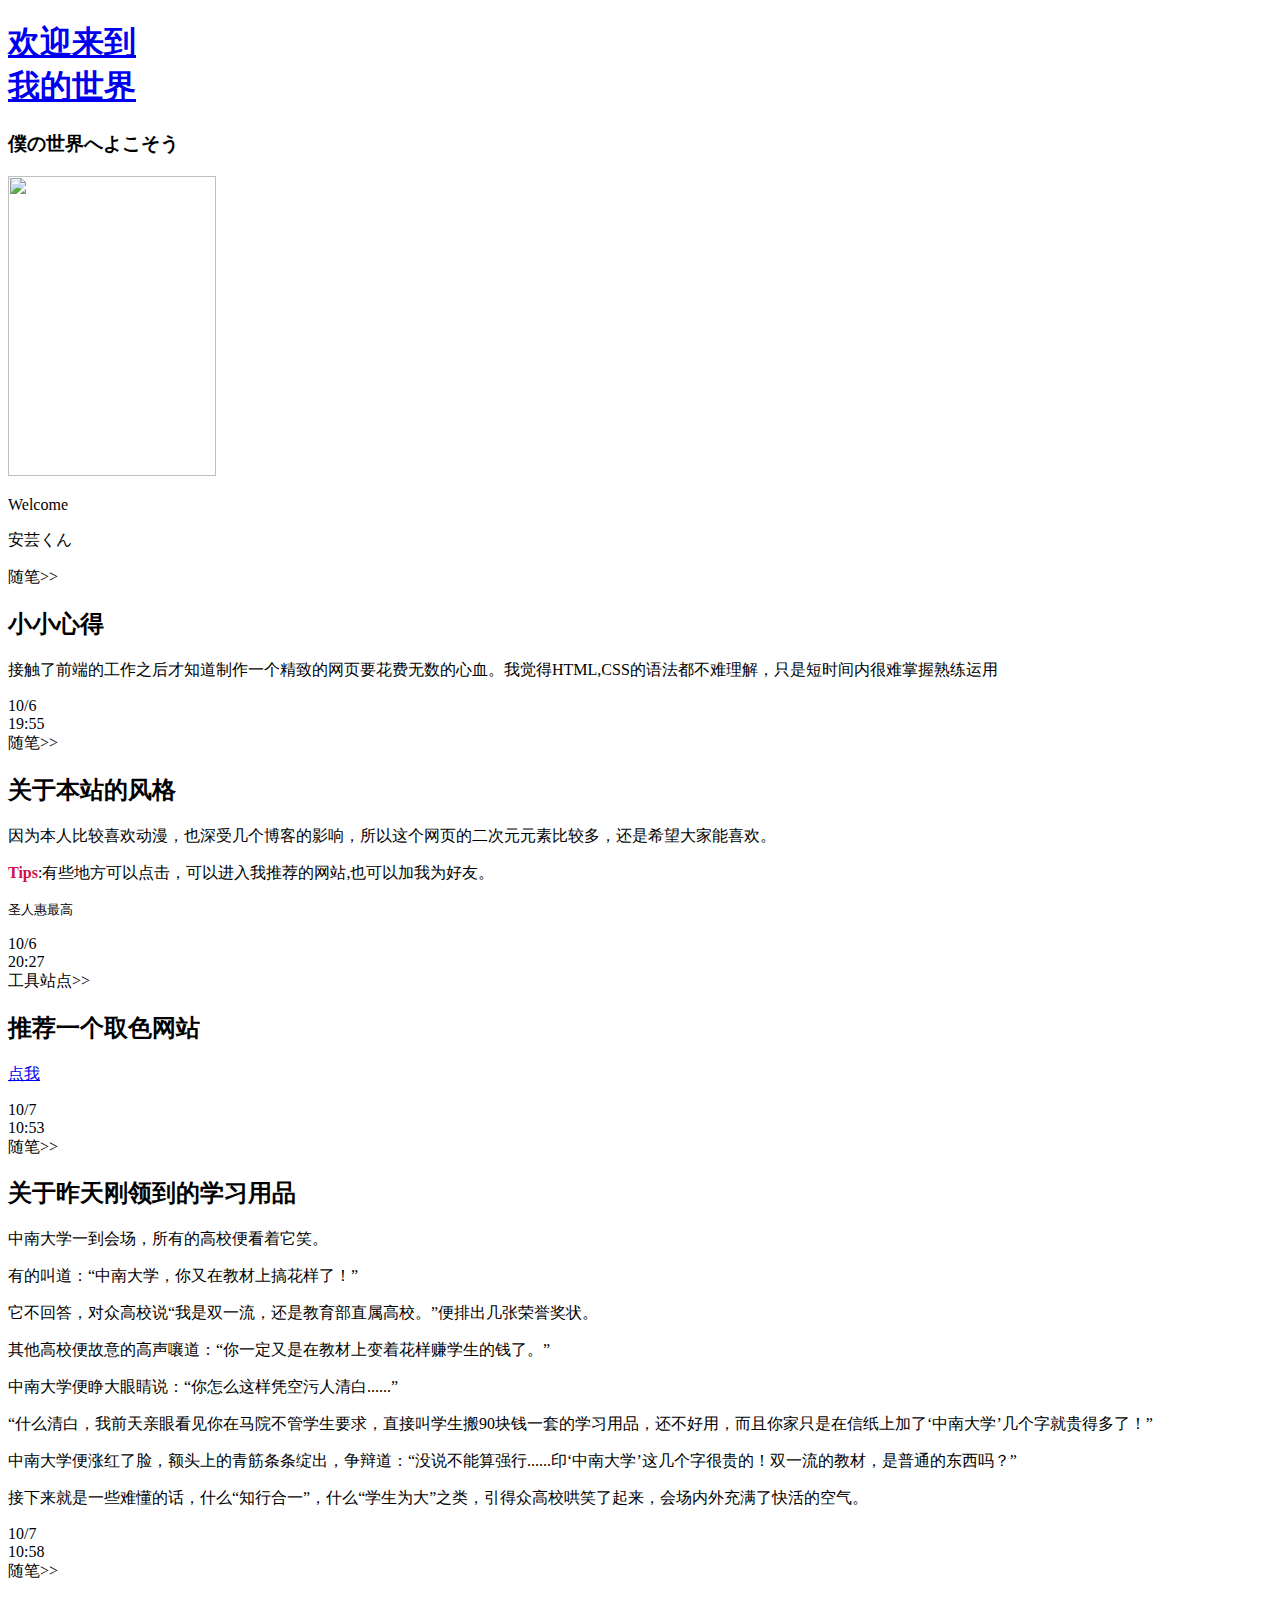
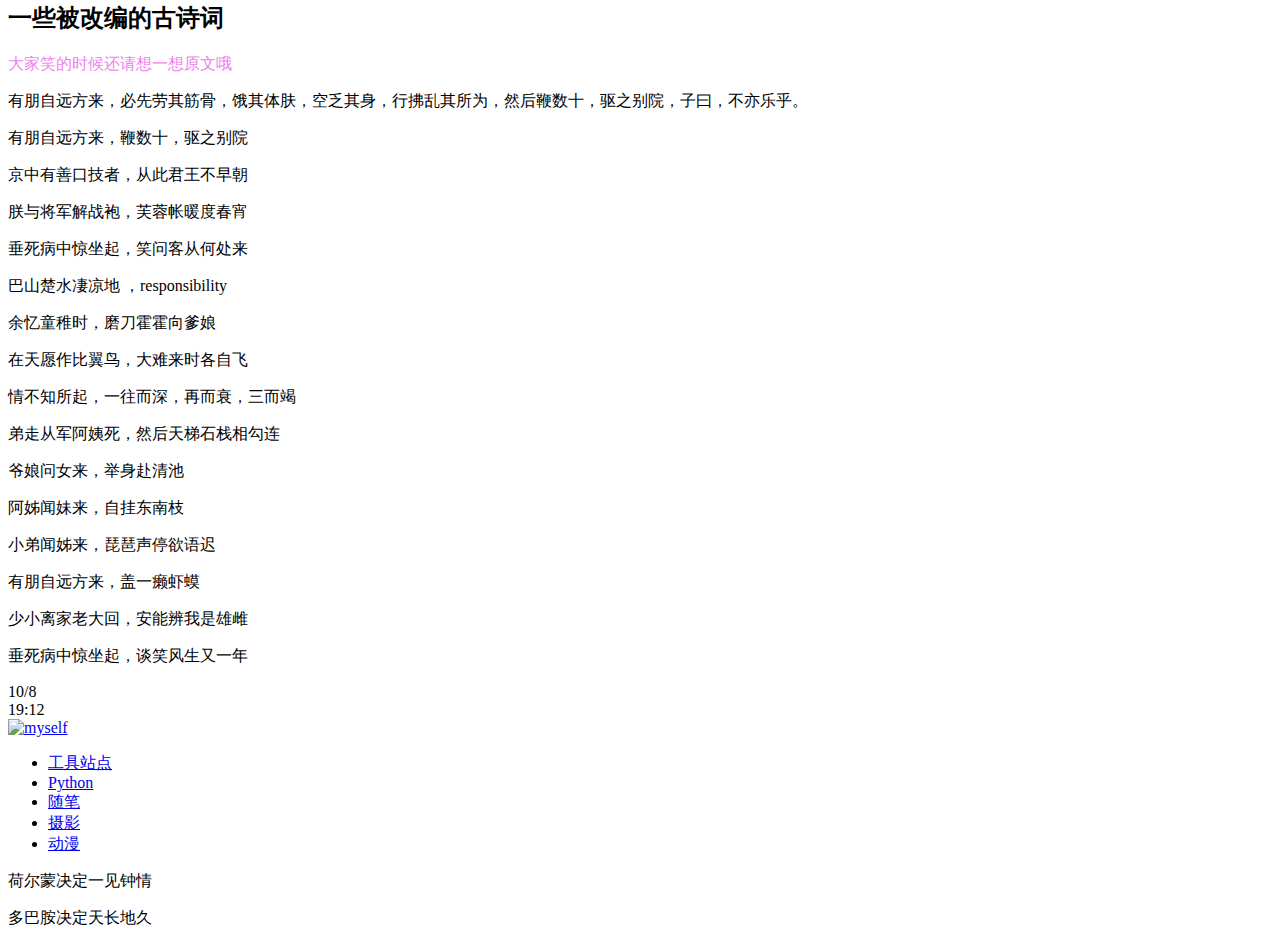
==== index.html @ aa9dd964 "第二次" ====
<!DOCTYPE html>
<head>
<link rel="stylesheet" type="text/css" href="Homepage.css">
<script src="setting.js"></script>
<html>
    <meta charset="utf-8">
    <meta name="description" content="blog">
    <meta name="author" content="胡子潇">
    <title>胡子潇的网页(https://hzx.moe/)</title>
<body>
    <div id="left"><!--左-->
    <div><h1><a class="title" href="index.html">
        欢迎来到<br/>我的世界</a></h1><h3 class="title">僕の世界へよこそう</h3>
        </div>
    <div id="katou_megumi">
        <a href="https://zh.moegirl.org.cn/%E5%8A%A0%E8%97%A4%E6%83%A0/" target="_blank">
            <img src="My goddess.png"  width="207.5px" height="300.5px"></a>
        <p class="greeting">Welcome</p><p class="greeting">安芸くん</p>
        </div>
        </div>
    <div id="middle"><!--中-->
        <article class="conet"><header><span class="label">随笔>></span><h2>小小心得</h2></header>
            <p>接触了前端的工作之后才知道制作一个精致的网页要花费无数的心血。我觉得HTML,CSS的语法都不难理解，只是短时间内很难掌握熟练运用</p>
            <div class="time_point">10/6<br/>19:55</div>
        </article>
        <article class="conet"><header><span class="label">随笔>></span><h2>关于本站的风格</h2></header><p>因为本人比较喜欢动漫，也深受几个博客的影响，所以这个网页的二次元元素比较多，还是希望大家能喜欢。</p>
            <p><span style="color: #d0104c;"><b>Tips</b></span>:有些地方可以点击，可以进入我推荐的网站,也可以加我为好友。</p><p><small>圣人惠最高</small></p>
            <div class="time_point">10/6<br/>20:27</div>
        </article>
        <article class="conet"><header><span class="label"><!--输入分类-->工具站点>></span><h2><!--输入标题-->推荐一个取色网站</h2></header>
            <p><!--输入内容--><a href="https://tools.miku.ac/japan_colors/">点我</a></p>
            <div class="time_point"><!--输入日期-->10/7<br/><!--输入时间-->10:53</div>
        </article>
        <article class="conet"><header><span class="label"><!--输入分类-->随笔>></span><h2><!--输入标题-->关于昨天刚领到的学习用品</h2></header>
            <p><!--输入内容-->中南大学一到会场，所有的高校便看着它笑。</p>
                <p>有的叫道：“中南大学，你又在教材上搞花样了！”</p>
                <p>它不回答，对众高校说“我是双一流，还是教育部直属高校。”便排出几张荣誉奖状。</p>
                <p>其他高校便故意的高声嚷道：“你一定又是在教材上变着花样赚学生的钱了。”</p>
                <p>中南大学便睁大眼睛说：“你怎么这样凭空污人清白......”</p>
                <p>“什么清白，我前天亲眼看见你在马院不管学生要求，直接叫学生搬90块钱一套的学习用品，还不好用，而且你家只是在信纸上加了‘中南大学’几个字就贵得多了！”</p>
                <p>中南大学便涨红了脸，额头上的青筋条条绽出，争辩道：“没说不能算强行......印‘中南大学’这几个字很贵的！双一流的教材，是普通的东西吗？”</p>
                <p>接下来就是一些难懂的话，什么“知行合一”，什么“学生为大”之类，引得众高校哄笑了起来，会场内外充满了快活的空气。</p>
            <div class="time_point"><!--输入日期-->10/7<br/><!--输入时间-->10:58</div>
        </article>
        <article class="conet"><header><span class="label"><!--输入分类-->随笔>></span><h2><!--输入标题-->一些被改编的古诗词</h2></header>
            <p><!--输入内容--><span style="color:violet">大家笑的时候还请想一想原文哦</span></p>
            <p>有朋自远方来，必先劳其筋骨，饿其体肤，空乏其身，行拂乱其所为，然后鞭数十，驱之别院，子曰，不亦乐乎。</p>
<p>有朋自远方来，鞭数十，驱之别院</p>
<p>京中有善口技者，从此君王不早朝</p>
<p>朕与将军解战袍，芙蓉帐暖度春宵</p>
<p>垂死病中惊坐起，笑问客从何处来</p>
<p>巴山楚水凄凉地 ，responsibility</p>
<p>余忆童稚时，磨刀霍霍向爹娘</p>
<p>在天愿作比翼鸟，大难来时各自飞</p>
<p>情不知所起，一往而深，再而衰，三而竭</p>
<p>弟走从军阿姨死，然后天梯石栈相勾连</p>
<p>爷娘问女来，举身赴清池</p>
<p>阿姊闻妹来，自挂东南枝</p>
<p>小弟闻姊来，琵琶声停欲语迟</p>
<p>有朋自远方来，盖一癞虾蟆</p>
<p>少小离家老大回，安能辨我是雄雌</p>
<p>垂死病中惊坐起，谈笑风生又一年</p>
            <div class="time_point"><!--输入日期-->10/8<br/><!--输入时间-->19:12</div>
        </article>
        </div>
    <div id="right"><!--右-->
        <div id="portrait"><a href="https://t.me/kageroukawa/" target="_blank" alt="add me"><img id="logo" src="0.ico" alt="myself" width="150px" height="150px"></a>
        </div>
        <nav id="options">
        <ul>
        <li class="a"><a class="a1" href="Tools\Tools.html">工具站点</a></li>
        <li class="a"><a class="a1" href="Python\Python.html">Python</a></li>
        <li class="a"><a class="a1" href="Prose\Prose.html">随笔</a></li>
        <li class="a"><a class="a1" href="Photography\Photography.html">摄影</a></li>
        <li class="a"><a class="a1" href="Anime\Anime.html">动漫</a></li>
        </ul></nav>
        <div id="bottom">
        <p class="idiom">荷尔蒙决定一见钟情</p><p class="idiom">多巴胺决定天长地久</p>
            </div></div>
</body>
</html>
</head>
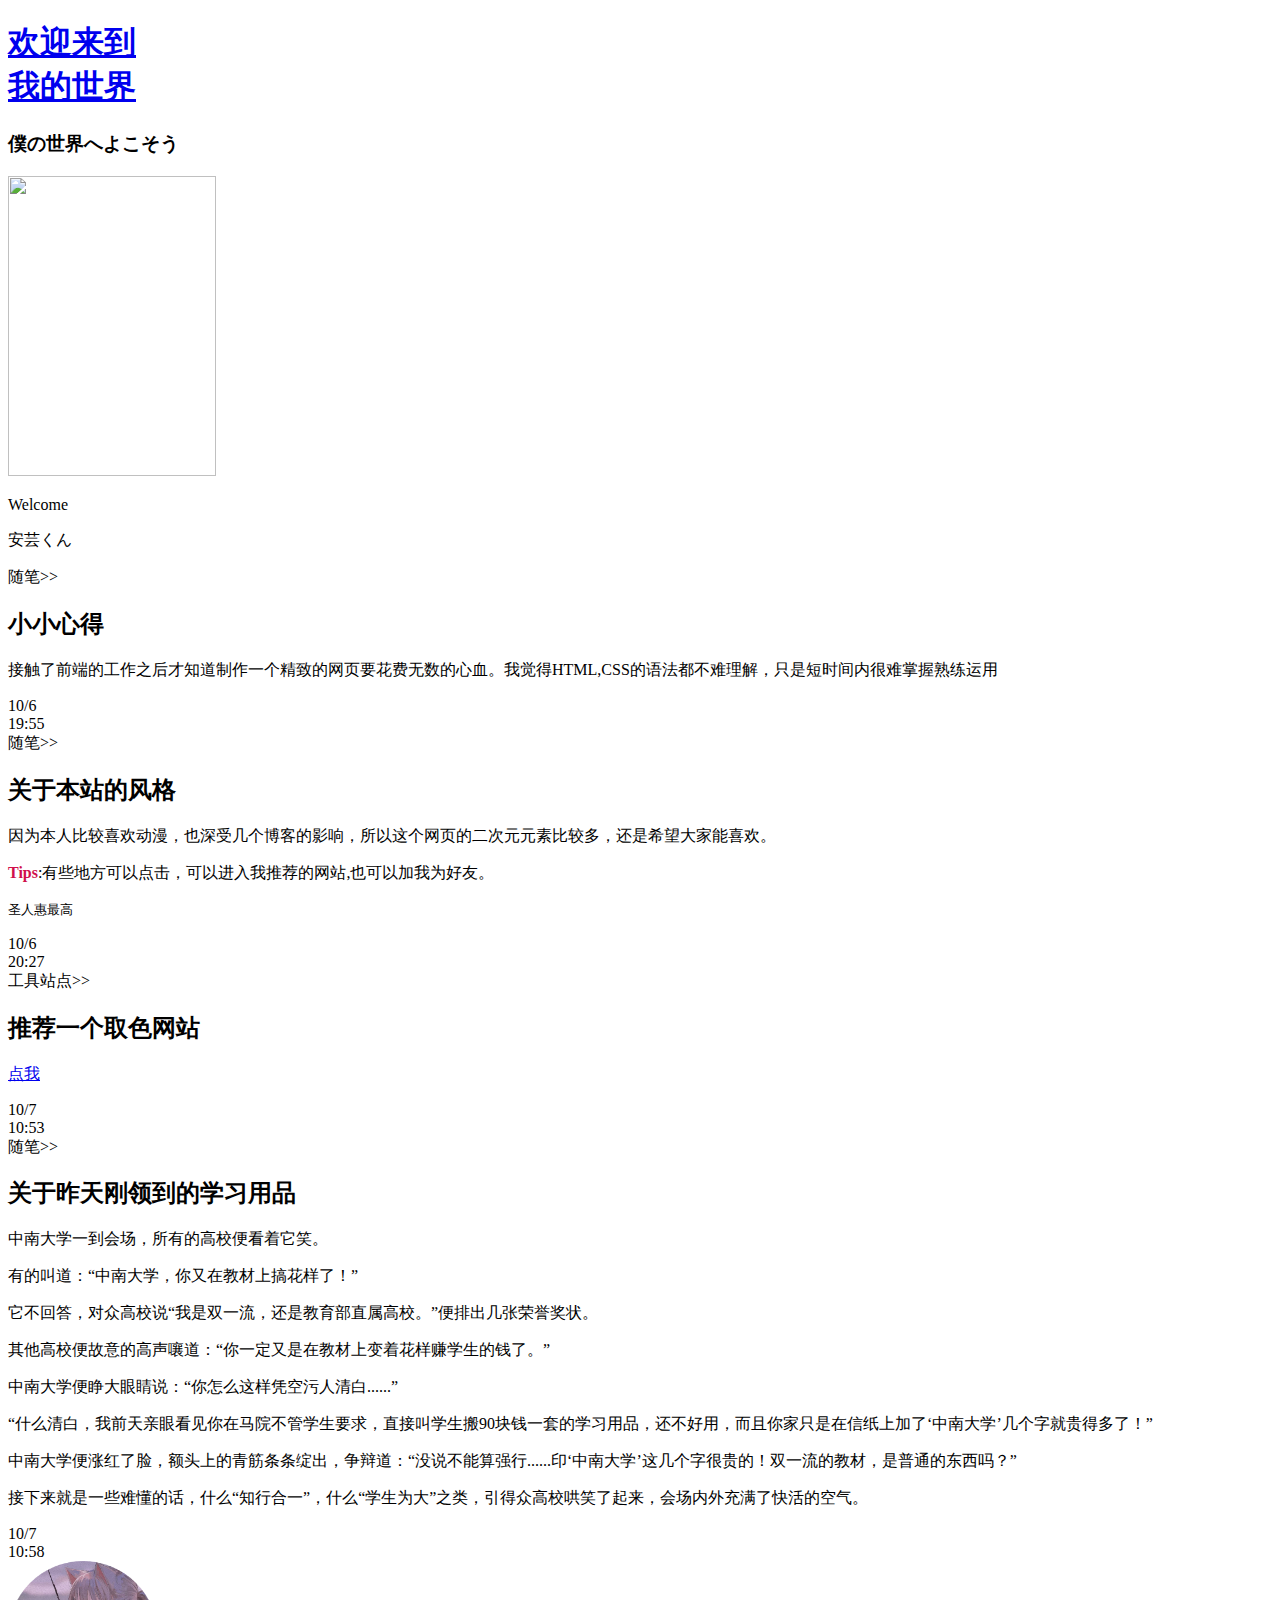
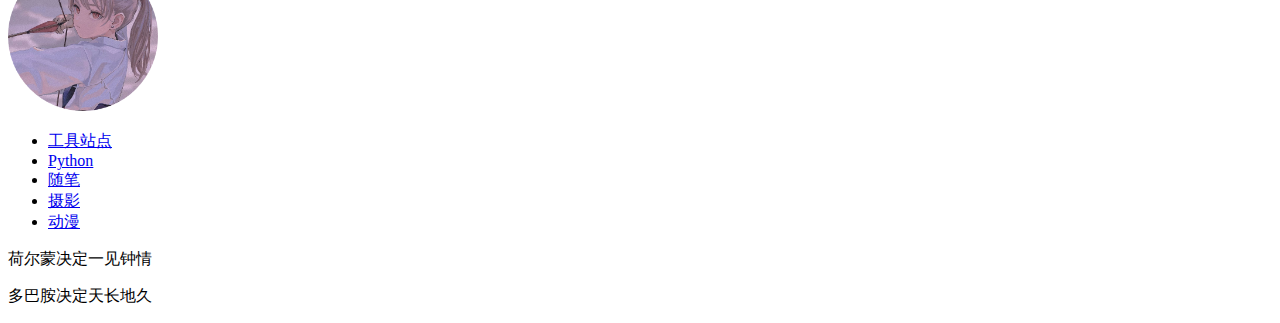
==== commit 221cd4c0: "文件结构更改" ====
--- a/index.html
+++ b/index.html
@@ -1,7 +1,6 @@
 <!DOCTYPE html>
 <head>
 <link rel="stylesheet" type="text/css" href="Homepage.css">
-<script src="setting.js"></script>
 <html>
     <meta charset="utf-8">
     <meta name="description" content="blog">
@@ -13,7 +12,7 @@
         欢迎来到<br/>我的世界</a></h1><h3 class="title">僕の世界へよこそう</h3>
         </div>
     <div id="katou_megumi">
-        <a href="https://zh.moegirl.org.cn/%E5%8A%A0%E8%97%A4%E6%83%A0/" target="_blank">
+        <a href="https://zh.moegirl.org.cn/%E5%8A%A0%E8%97%A4%E6%83%A0" target="_blank">
             <img src="My goddess.png"  width="207.5px" height="300.5px"></a>
         <p class="greeting">Welcome</p><p class="greeting">安芸くん</p>
         </div>
@@ -42,29 +41,9 @@
                 <p>接下来就是一些难懂的话，什么“知行合一”，什么“学生为大”之类，引得众高校哄笑了起来，会场内外充满了快活的空气。</p>
             <div class="time_point"><!--输入日期-->10/7<br/><!--输入时间-->10:58</div>
         </article>
-        <article class="conet"><header><span class="label"><!--输入分类-->随笔>></span><h2><!--输入标题-->一些被改编的古诗词</h2></header>
-            <p><!--输入内容--><span style="color:violet">大家笑的时候还请想一想原文哦</span></p>
-            <p>有朋自远方来，必先劳其筋骨，饿其体肤，空乏其身，行拂乱其所为，然后鞭数十，驱之别院，子曰，不亦乐乎。</p>
-<p>有朋自远方来，鞭数十，驱之别院</p>
-<p>京中有善口技者，从此君王不早朝</p>
-<p>朕与将军解战袍，芙蓉帐暖度春宵</p>
-<p>垂死病中惊坐起，笑问客从何处来</p>
-<p>巴山楚水凄凉地 ，responsibility</p>
-<p>余忆童稚时，磨刀霍霍向爹娘</p>
-<p>在天愿作比翼鸟，大难来时各自飞</p>
-<p>情不知所起，一往而深，再而衰，三而竭</p>
-<p>弟走从军阿姨死，然后天梯石栈相勾连</p>
-<p>爷娘问女来，举身赴清池</p>
-<p>阿姊闻妹来，自挂东南枝</p>
-<p>小弟闻姊来，琵琶声停欲语迟</p>
-<p>有朋自远方来，盖一癞虾蟆</p>
-<p>少小离家老大回，安能辨我是雄雌</p>
-<p>垂死病中惊坐起，谈笑风生又一年</p>
-            <div class="time_point"><!--输入日期-->10/8<br/><!--输入时间-->19:12</div>
-        </article>
         </div>
     <div id="right"><!--右-->
-        <div id="portrait"><a href="https://t.me/kageroukawa/" target="_blank" alt="add me"><img id="logo" src="0.ico" alt="myself" width="150px" height="150px"></a>
+        <div id="portrait"><a href="https://t.me/kageroukawa/" target="_blank" alt="add me"><img id="logo" src="icon\0.ico" alt="myself" width="150px" height="150px"></a>
         </div>
         <nav id="options">
         <ul>
@@ -77,6 +56,7 @@
         <div id="bottom">
         <p class="idiom">荷尔蒙决定一见钟情</p><p class="idiom">多巴胺决定天长地久</p>
             </div></div>
+<script src="js\setting.js"></script>
 </body>
 </html>
 </head>
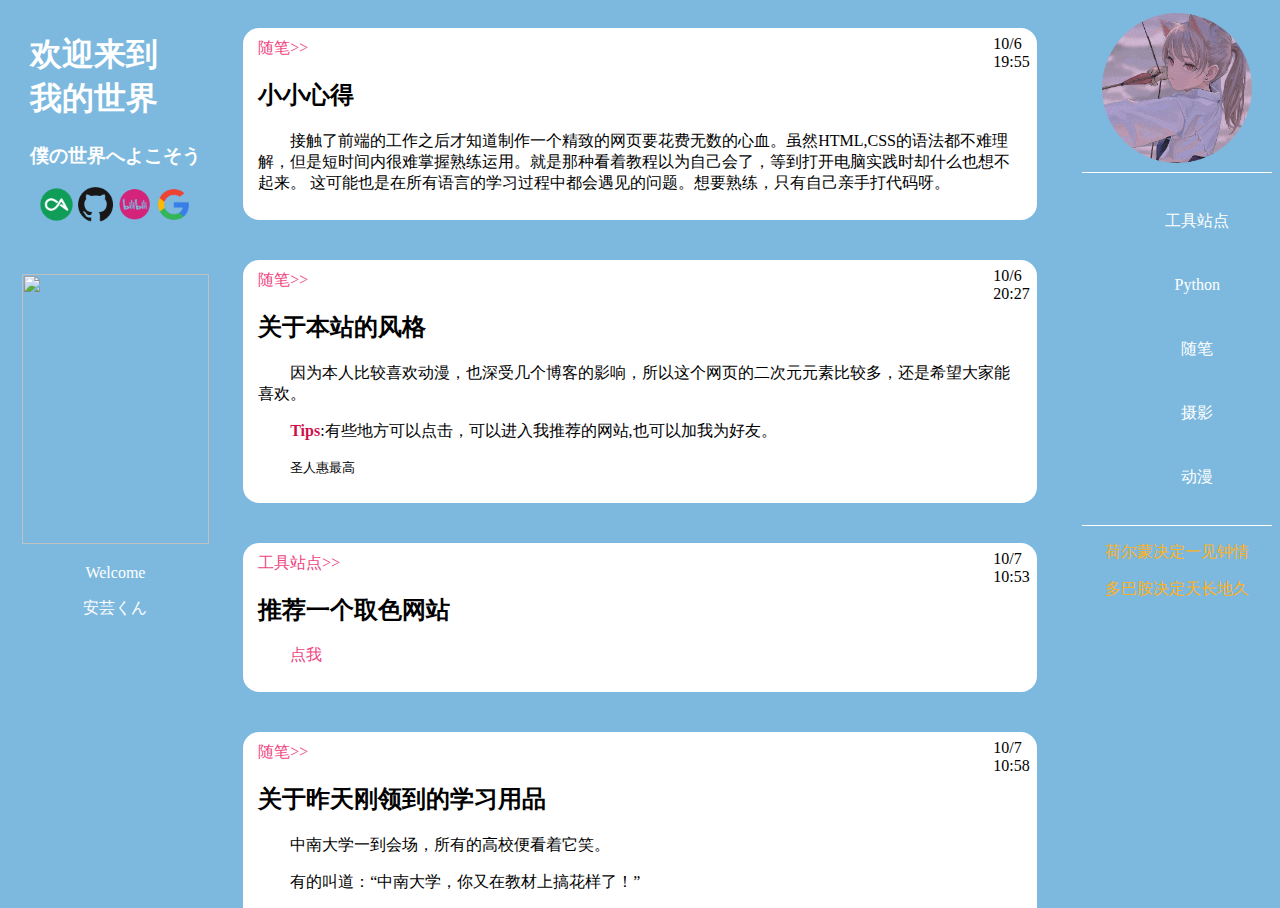
==== commit b67b6df0: "版面改进" ====
--- a/index.html
+++ b/index.html
@@ -8,18 +8,24 @@
     <title>胡子潇的网页(https://hzx.moe/)</title>
 <body>
     <div id="left"><!--左-->
-    <div><h1><a class="title" href="index.html">
-        欢迎来到<br/>我的世界</a></h1><h3 class="title">僕の世界へよこそう</h3>
+    <div id="left_top"><h1><a class="linkfixedcolor" href="index.html">
+        欢迎来到<br/>我的世界</a></h1><h3 class="linkfixedcolor">僕の世界へよこそう</h3>
         </div>
+    <div id="left_middle"><img src="icon\coolapk.png" width="35px" height="35px">
+        <img src="icon\github.png" width="35px" height="35px">
+        <img src="icon\bilibili.png" width="35px" height="35px">
+        <img src="icon\google.png" width="35px" height="35px"></div>
     <div id="katou_megumi">
         <a href="https://zh.moegirl.org.cn/%E5%8A%A0%E8%97%A4%E6%83%A0" target="_blank">
-            <img src="My goddess.png"  width="207.5px" height="300.5px"></a>
+            <img src="My goddess.png"  width="187px" height="270px"></a>
         <p class="greeting">Welcome</p><p class="greeting">安芸くん</p>
         </div>
         </div>
     <div id="middle"><!--中-->
         <article class="conet"><header><span class="label">随笔>></span><h2>小小心得</h2></header>
-            <p>接触了前端的工作之后才知道制作一个精致的网页要花费无数的心血。我觉得HTML,CSS的语法都不难理解，只是短时间内很难掌握熟练运用</p>
+            <p>接触了前端的工作之后才知道制作一个精致的网页要花费无数的心血。虽然HTML,CSS的语法都不难理解，但是短时间内很难掌握熟练运用。就是那种看着教程以为自己会了，等到打开电脑实践时却什么也想不起来。
+                这可能也是在所有语言的学习过程中都会遇见的问题。想要熟练，只有自己亲手打代码呀。
+            </p>
             <div class="time_point">10/6<br/>19:55</div>
         </article>
         <article class="conet"><header><span class="label">随笔>></span><h2>关于本站的风格</h2></header><p>因为本人比较喜欢动漫，也深受几个博客的影响，所以这个网页的二次元元素比较多，还是希望大家能喜欢。</p>
@@ -27,7 +33,7 @@
             <div class="time_point">10/6<br/>20:27</div>
         </article>
         <article class="conet"><header><span class="label"><!--输入分类-->工具站点>></span><h2><!--输入标题-->推荐一个取色网站</h2></header>
-            <p><!--输入内容--><a href="https://tools.miku.ac/japan_colors/">点我</a></p>
+            <p><!--输入内容--><a class="citedlinkcolor" href="https://tools.miku.ac/japan_colors/">点我</a></p>
             <div class="time_point"><!--输入日期-->10/7<br/><!--输入时间-->10:53</div>
         </article>
         <article class="conet"><header><span class="label"><!--输入分类-->随笔>></span><h2><!--输入标题-->关于昨天刚领到的学习用品</h2></header>
@@ -40,6 +46,7 @@
                 <p>中南大学便涨红了脸，额头上的青筋条条绽出，争辩道：“没说不能算强行......印‘中南大学’这几个字很贵的！双一流的教材，是普通的东西吗？”</p>
                 <p>接下来就是一些难懂的话，什么“知行合一”，什么“学生为大”之类，引得众高校哄笑了起来，会场内外充满了快活的空气。</p>
             <div class="time_point"><!--输入日期-->10/7<br/><!--输入时间-->10:58</div>
+            <div class="Read_more"><a href="">Read more</a></div>
         </article>
         </div>
     <div id="right"><!--右-->
@@ -47,11 +54,11 @@
         </div>
         <nav id="options">
         <ul>
-        <li class="a"><a class="a1" href="Tools\Tools.html">工具站点</a></li>
-        <li class="a"><a class="a1" href="Python\Python.html">Python</a></li>
-        <li class="a"><a class="a1" href="Prose\Prose.html">随笔</a></li>
-        <li class="a"><a class="a1" href="Photography\Photography.html">摄影</a></li>
-        <li class="a"><a class="a1" href="Anime\Anime.html">动漫</a></li>
+        <li class="a"><a class="linkfixedcolor" href="Tools\Tools.html">工具站点</a></li>
+        <li class="a"><a class="linkfixedcolor" href="Python\Python.html">Python</a></li>
+        <li class="a"><a class="linkfixedcolor" href="Prose\Prose.html">随笔</a></li>
+        <li class="a"><a class="linkfixedcolor" href="Photography\Photography.html">摄影</a></li>
+        <li class="a"><a class="linkfixedcolor" href="Anime\Anime.html">动漫</a></li>
         </ul></nav>
         <div id="bottom">
         <p class="idiom">荷尔蒙决定一见钟情</p><p class="idiom">多巴胺决定天长地久</p>
--- a/Homepage.css
+++ b/Homepage.css
@@ -0,0 +1,80 @@
+/*Written by hzx*/
+a:link {text-decoration: none;}
+a:hover {text-decoration: underline;}
+a:active {text-decoration: underline;}
+.linkfixedcolor{
+    color: white;}
+.citedlinkcolor{color: #ee457f;}
+body{
+    background:#7db9de}
+#middle p{
+    text-indent: 2em;}
+#left{
+    display: flex;
+    flex-direction: column;
+    justify-content: space-between;
+    float: left;
+    margin:0 1%;
+    width: 15%;
+    height: 100%;}
+#middle{
+    display: flex;
+    flex-direction: column;
+    overflow-y: scroll;
+    position: absolute;
+    left: 17%;
+    right: 15%;
+    margin: 0 2%;
+    width: 62%;
+    height: 100%;}
+#right{
+    display: flex;
+    flex-direction: column;
+    justify-content: space-between;
+    float: right;
+    width: 15%;
+    height: 100%;}
+#left_top{
+    margin: 2% auto 0;}
+#left_middle{margin: 0 auto;}
+#katou_megumi{
+    margin:25% auto 0;}
+.greeting{
+    color:white;
+    text-align: center;}
+.conet{
+    margin: 20px 0;
+    padding: 5px 10px;
+    background-color: white;
+    border: 5px solid white;
+    border-radius: 1em;
+    position: relative;}
+.label{
+    color: #ee457f;
+    font-size: 1em;}
+.Read_more{
+    background-color:#eb7a77;
+    color: white;
+    width: fit-content;}
+#portrait{
+    margin: 5px auto;}
+ul{
+    list-style-type: none;}
+#options{
+    border-top: 1px solid white;
+    border-bottom: 1px solid white;}
+.a{
+    line-height: 400%;
+    text-decoration: none;
+    text-align: center;}
+.idiom{
+    color: #ffb11b;
+    text-align: center;}
+.time_point{
+    position: absolute;
+    right: 2px;
+    top: 2px;}
+#middle::-webkit-scrollbar{width: 0.5em;}
+#middle::-webkit-scrollbar-track{background:#7db9de}
+#middle::-webkit-scrollbar-thumb{background: #005caf;border-radius: 6px;}
+#middle::-webkit-scrollbar-button{display: none;}
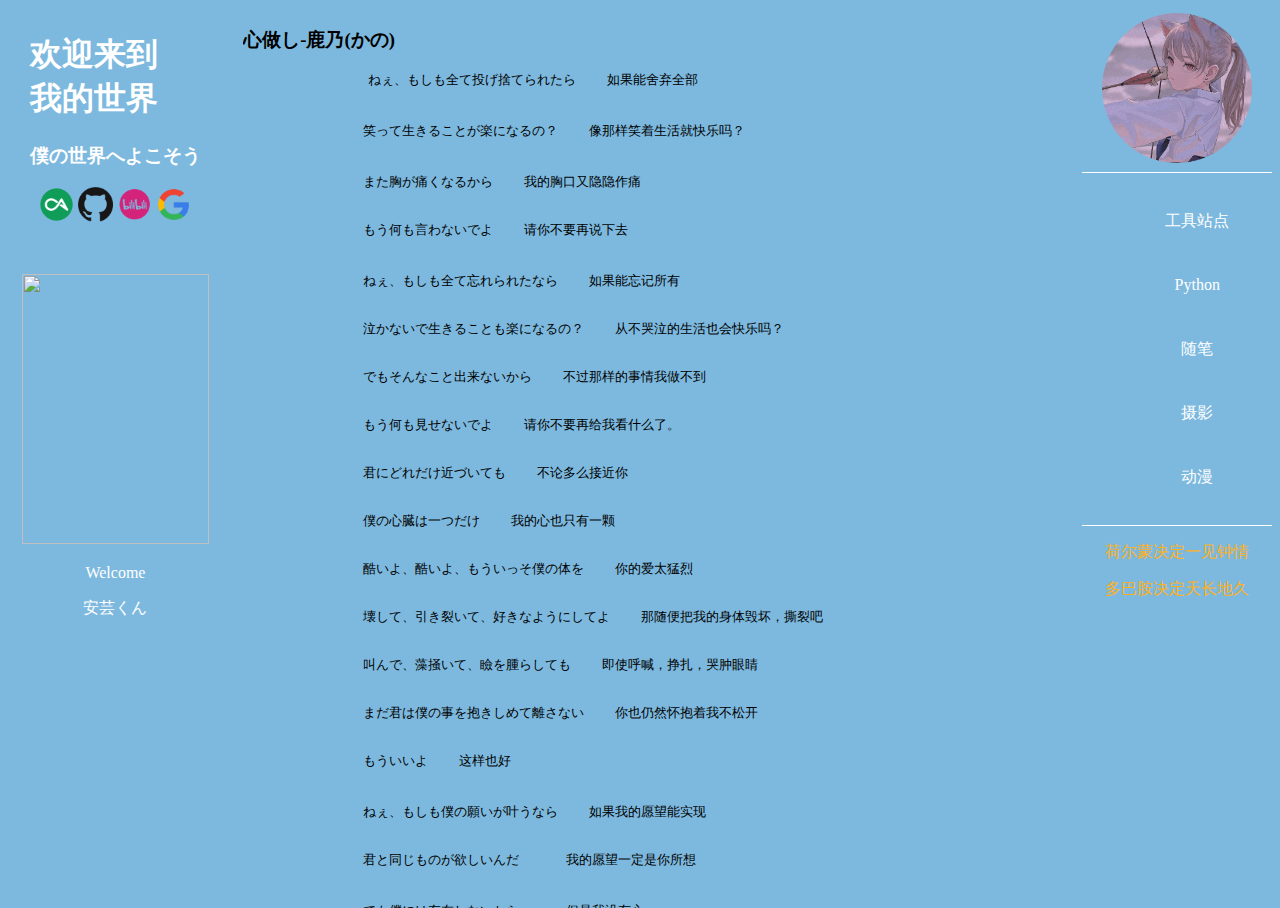
==== commit 3358fb30: "修正源码格式" ====
--- a/index.html
+++ b/index.html
@@ -1,11 +1,12 @@
 <!DOCTYPE html>
+<html>
 <head>
 <link rel="stylesheet" type="text/css" href="Homepage.css">
-<html>
     <meta charset="utf-8">
-    <meta name="description" content="blog">
-    <meta name="author" content="胡子潇">
-    <title>胡子潇的网页(https://hzx.moe/)</title>
+    <meta name="description" content="献给世界的女神——加藤惠。我的想法、秘密、烦恼，你愿意听吗？">
+    <meta name="author" content="安芸倫也">
+    <title>加藤のベレー帽</title>
+</head>
 <body>
     <div id="left"><!--左-->
     <div id="left_top"><h1><a class="linkfixedcolor" href="index.html">
@@ -22,32 +23,108 @@
         </div>
         </div>
     <div id="middle"><!--中-->
-        <article class="conet"><header><span class="label">随笔>></span><h2>小小心得</h2></header>
-            <p>接触了前端的工作之后才知道制作一个精致的网页要花费无数的心血。虽然HTML,CSS的语法都不难理解，但是短时间内很难掌握熟练运用。就是那种看着教程以为自己会了，等到打开电脑实践时却什么也想不起来。
-                这可能也是在所有语言的学习过程中都会遇见的问题。想要熟练，只有自己亲手打代码呀。
-            </p>
-            <div class="time_point">10/6<br/>19:55</div>
-        </article>
-        <article class="conet"><header><span class="label">随笔>></span><h2>关于本站的风格</h2></header><p>因为本人比较喜欢动漫，也深受几个博客的影响，所以这个网页的二次元元素比较多，还是希望大家能喜欢。</p>
-            <p><span style="color: #d0104c;"><b>Tips</b></span>:有些地方可以点击，可以进入我推荐的网站,也可以加我为好友。</p><p><small>圣人惠最高</small></p>
-            <div class="time_point">10/6<br/>20:27</div>
-        </article>
-        <article class="conet"><header><span class="label"><!--输入分类-->工具站点>></span><h2><!--输入标题-->推荐一个取色网站</h2></header>
-            <p><!--输入内容--><a class="citedlinkcolor" href="https://tools.miku.ac/japan_colors/">点我</a></p>
-            <div class="time_point"><!--输入日期-->10/7<br/><!--输入时间-->10:53</div>
-        </article>
-        <article class="conet"><header><span class="label"><!--输入分类-->随笔>></span><h2><!--输入标题-->关于昨天刚领到的学习用品</h2></header>
-            <p><!--输入内容-->中南大学一到会场，所有的高校便看着它笑。</p>
-                <p>有的叫道：“中南大学，你又在教材上搞花样了！”</p>
-                <p>它不回答，对众高校说“我是双一流，还是教育部直属高校。”便排出几张荣誉奖状。</p>
-                <p>其他高校便故意的高声嚷道：“你一定又是在教材上变着花样赚学生的钱了。”</p>
-                <p>中南大学便睁大眼睛说：“你怎么这样凭空污人清白......”</p>
-                <p>“什么清白，我前天亲眼看见你在马院不管学生要求，直接叫学生搬90块钱一套的学习用品，还不好用，而且你家只是在信纸上加了‘中南大学’几个字就贵得多了！”</p>
-                <p>中南大学便涨红了脸，额头上的青筋条条绽出，争辩道：“没说不能算强行......印‘中南大学’这几个字很贵的！双一流的教材，是普通的东西吗？”</p>
-                <p>接下来就是一些难懂的话，什么“知行合一”，什么“学生为大”之类，引得众高校哄笑了起来，会场内外充满了快活的空气。</p>
-            <div class="time_point"><!--输入日期-->10/7<br/><!--输入时间-->10:58</div>
-            <div class="Read_more"><a href="">Read more</a></div>
-        </article>
+        <div id="kokoronashi"><header><h3>心做し-鹿乃(かの)</h3></header><pre>
+                ねぇ、もしも全て投げ捨てられたら    如果能舍弃全部
+            　　
+            
+            　　笑って生きることが楽になるの？    像那样笑着生活就快乐吗？
+            　　
+            
+            　　また胸が痛くなるから    我的胸口又隐隐作痛
+            
+            
+            　　もう何も言わないでよ    请你不要再说下去
+            
+            　　
+            　　ねぇ、もしも全て忘れられたなら    如果能忘记所有
+            
+            
+            　　泣かないで生きることも楽になるの？    从不哭泣的生活也会快乐吗？
+            
+            
+            　　でもそんなこと出来ないから    不过那样的事情我做不到
+            
+            
+            　　もう何も見せないでよ    请你不要再给我看什么了。
+            
+            
+            　　君にどれだけ近づいても    不论多么接近你
+            
+            
+            　　僕の心臓は一つだけ    我的心也只有一颗
+            
+            
+            　　酷いよ、酷いよ、もういっそ僕の体を    你的爱太猛烈
+            
+            
+            　　壊して、引き裂いて、好きなようにしてよ    那随便把我的身体毁坏，撕裂吧
+            
+            
+            　　叫んで、藻掻いて、瞼を腫らしても    即使呼喊，挣扎，哭肿眼睛
+            
+            
+            　　まだ君は僕の事を抱きしめて離さない    你也仍然怀抱着我不松开
+            
+            
+            　　もういいよ    这样也好
+            　　
+            
+            　　ねぇ、もしも僕の願いが叶うなら    如果我的愿望能实现
+            
+            
+            　　君と同じものが欲しいんだ      我的愿望一定是你所想
+            
+            　　
+            　　でも僕には存在しないから      但是我没有心
+            
+            
+            　　じゃあ、せめてここに来てよ    那么，能不能来我这里
+            
+            
+            　　君にどれだけ愛されても、僕の心臓は一つだけ    被你爱的再深，我也只有一颗心
+            
+            
+            　　やめてよ、やめてよ、優しくしないでよ    请停下来，停下来，不要这么温柔
+            
+            
+            　　どうしても僕には理解が出来ないよ    不论怎样我都不能理解
+            
+            
+            　　痛いよ、痛いよ、言葉で教えてよ    痛啊，痛。能不能用语言告诉我
+            
+            
+            　　こんなの知らないよ    那样的事情我不明白啊
+                        
+
+            　　独りにしないで     不要再一个人了
+            　　
+
+            　　酷いよ、酷いよ、もういっそ僕の体を     你的爱太猛烈
+            
+
+            　　壊して、引き裂いて、好きなようにしてよ    那随便把我的身体毁坏，撕裂吧
+            
+
+            　　叫んで、藻掻いて、瞼を腫らしても    即使呼喊，挣扎，哭肿眼睛
+            
+
+            　　まだ君は僕の事を抱きしめて離さない    你也仍然怀抱着我不松开
+            
+
+            　　もういいよ    这样也好
+            
+
+            　　ねぇ、もしも僕に心があるなら    如果我有心的话
+            
+
+            　　どうやってそれを見つければいいの    要怎样才能找到爱情呢
+            
+
+            　　少し微笑んで君が言う    你微笑着说
+            
+
+            　「それはね、ここにあるよ」    那个啊，就在这里
+            　　</pre></div>
         </div>
     <div id="right"><!--右-->
         <div id="portrait"><a href="https://t.me/kageroukawa/" target="_blank" alt="add me"><img id="logo" src="icon\0.ico" alt="myself" width="150px" height="150px"></a>
@@ -65,5 +142,4 @@
             </div></div>
 <script src="js\setting.js"></script>
 </body>
-</html>
-</head>
+</html>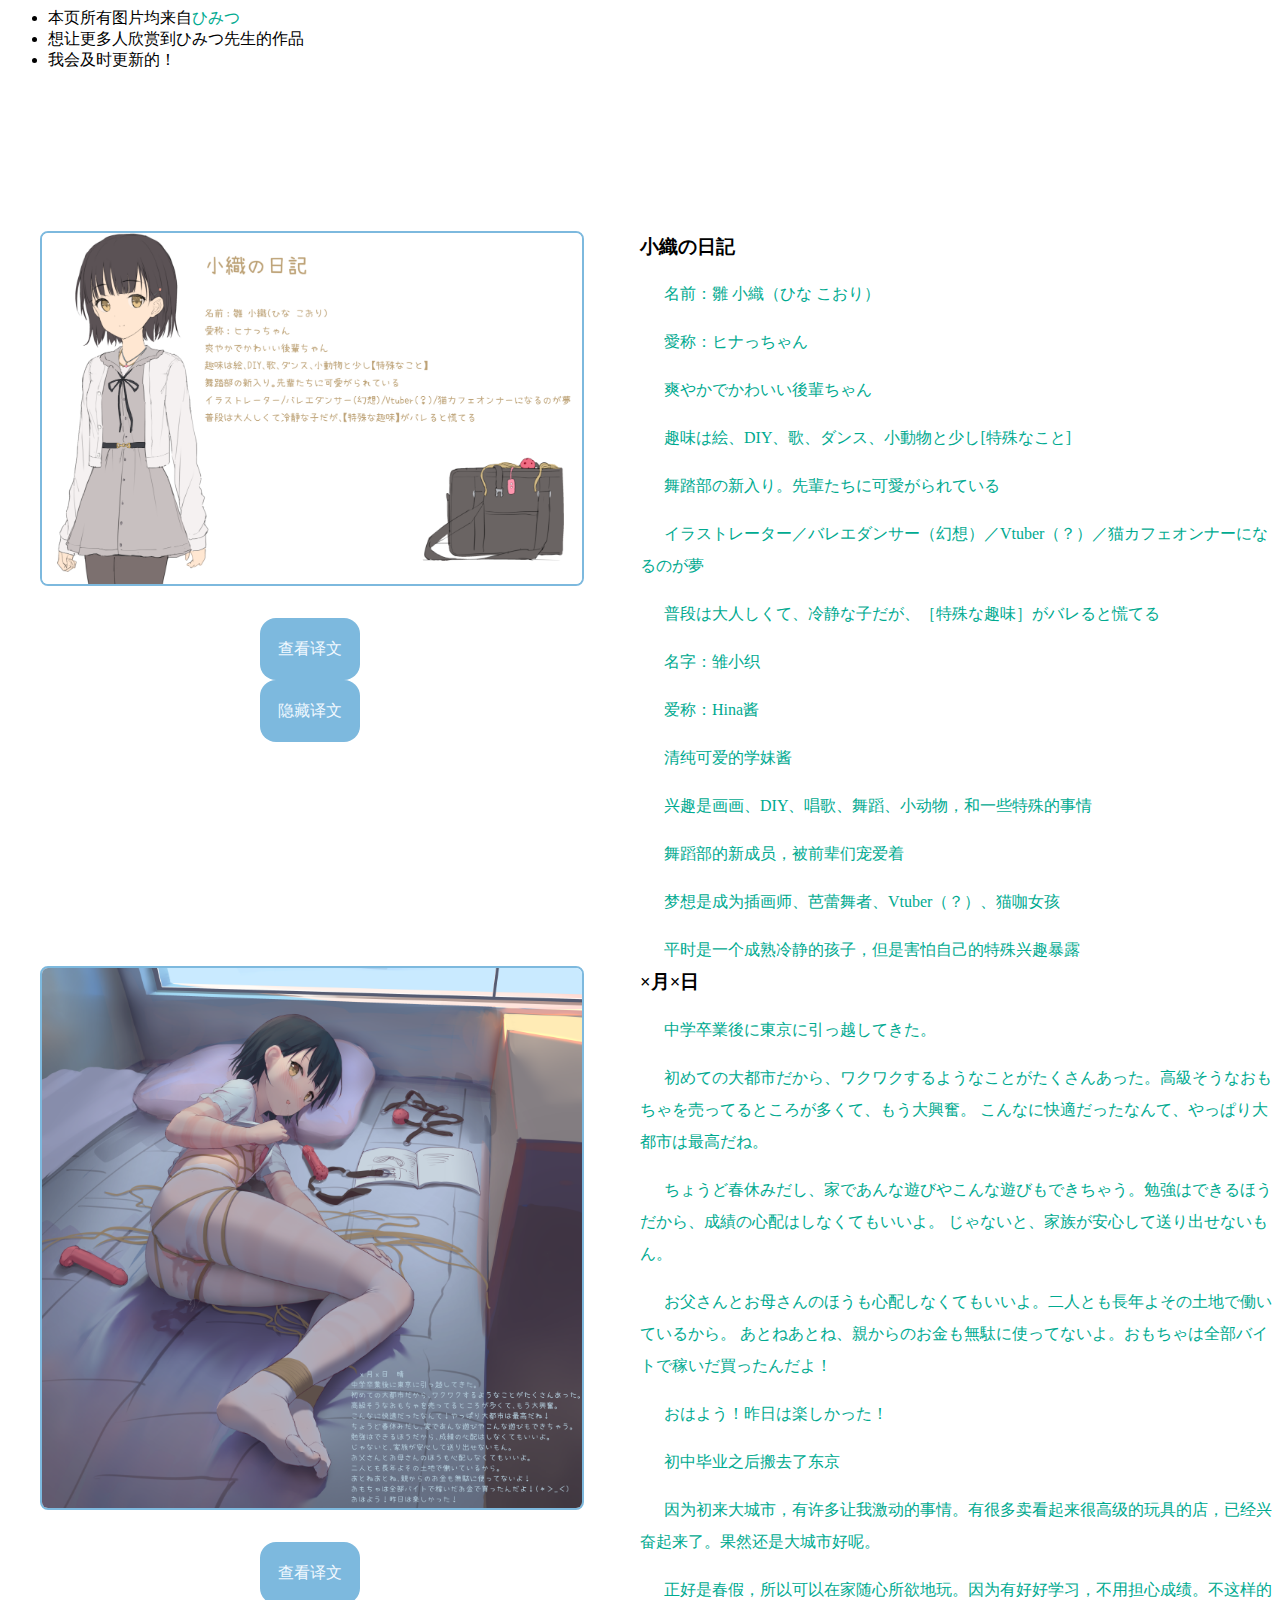
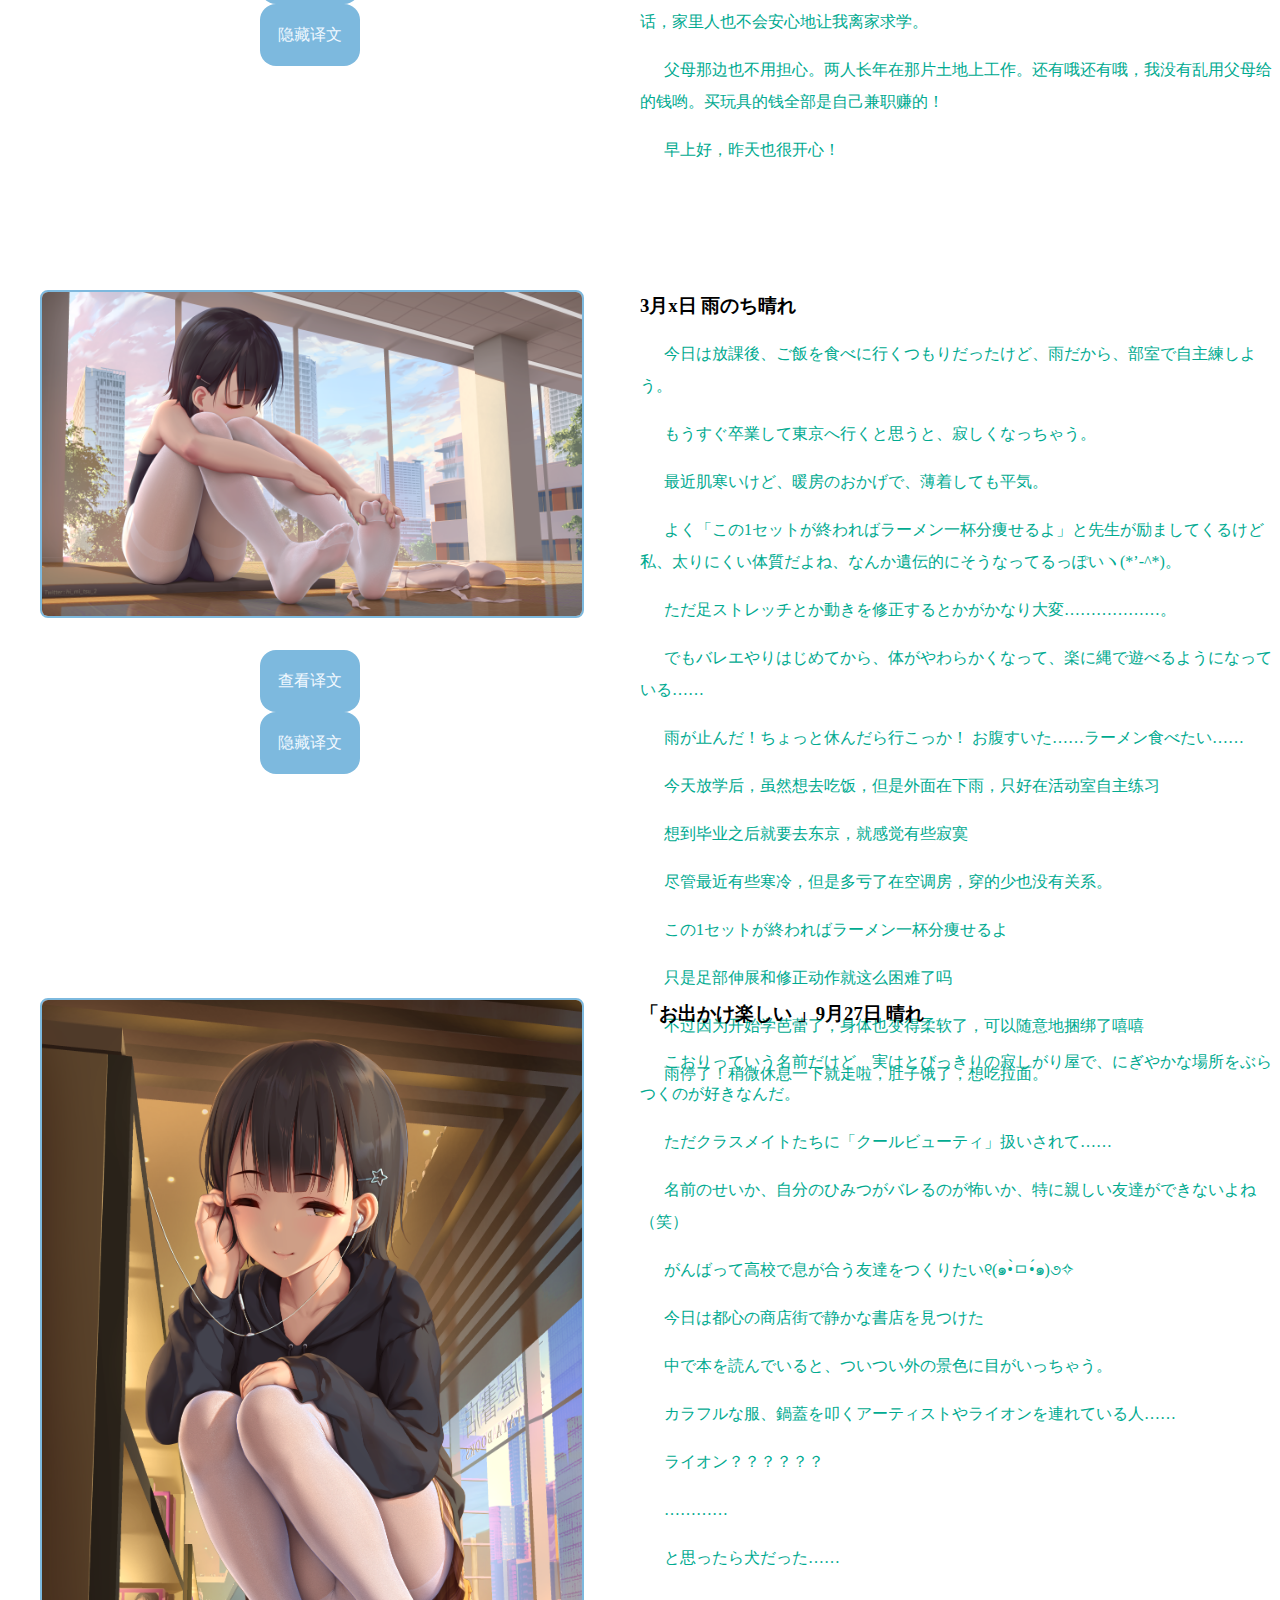
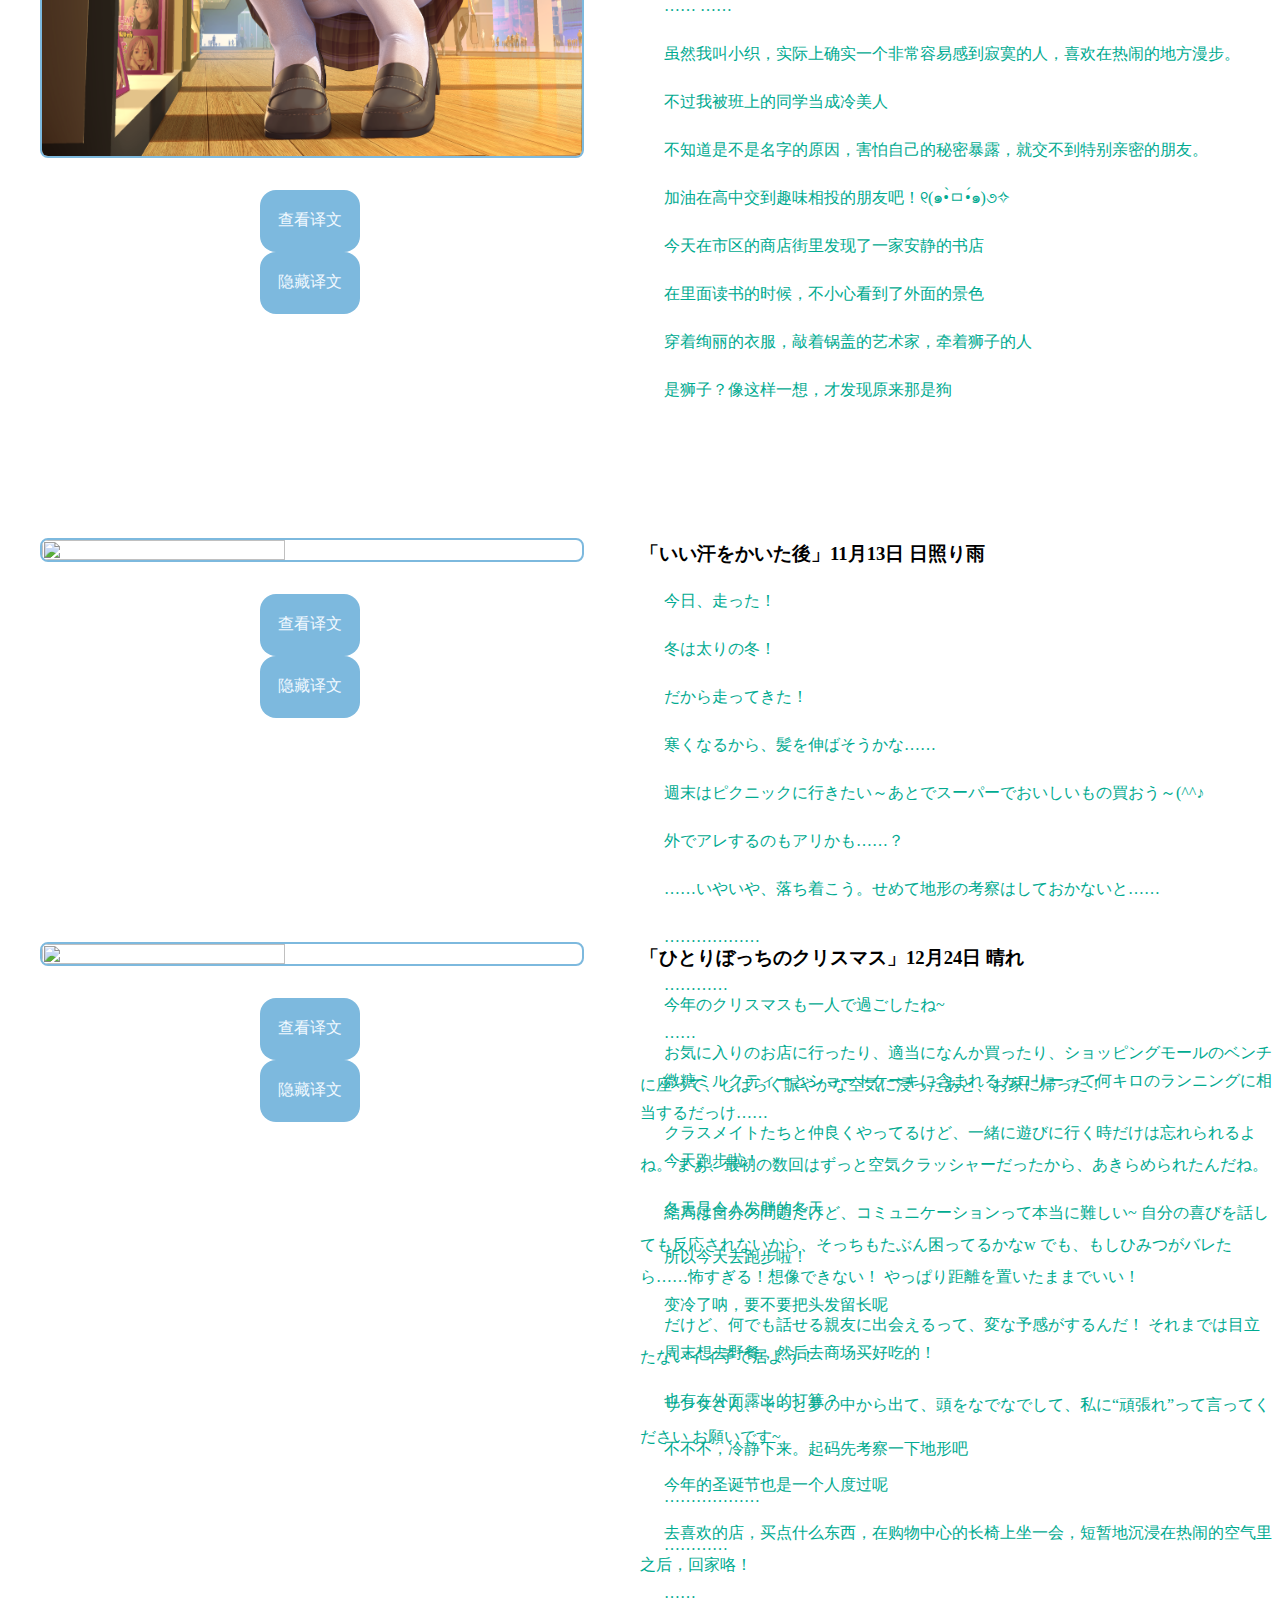
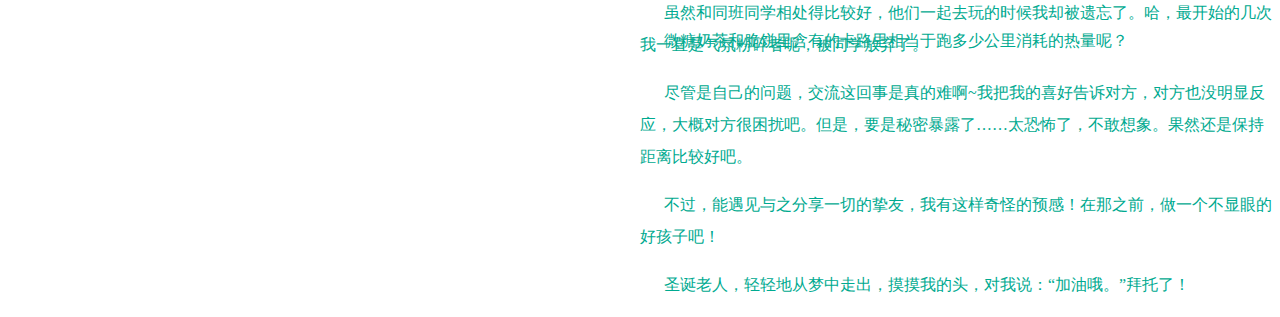
==== commit 544ebf33: "更换内容" ====
--- a/index.html
+++ b/index.html
@@ -1,145 +1,231 @@
-<!DOCTYPE html>
 <html>
+
 <head>
-<link rel="stylesheet" type="text/css" href="Homepage.css">
     <meta charset="utf-8">
-    <meta name="description" content="献给世界的女神——加藤惠。我的想法、秘密、烦恼，你愿意听吗？">
-    <meta name="author" content="安芸倫也">
-    <title>加藤のベレー帽</title>
+    <meta name="viewport" content="width=device-width,initial-scale=1.0">
+    <link rel="stylesheet" type="text/css" href="Hinachan.css">
+    <title>雛小織の日記</title>
+    <script src="https://cdn.staticfile.org/vue/2.2.2/vue.min.js"></script>
 </head>
+
 <body>
-    <div id="left"><!--左-->
-    <div id="left_top"><h1><a class="linkfixedcolor" href="index.html">
-        欢迎来到<br/>我的世界</a></h1><h3 class="linkfixedcolor">僕の世界へよこそう</h3>
-        </div>
-    <div id="left_middle"><img src="icon\coolapk.png" width="35px" height="35px">
-        <img src="icon\github.png" width="35px" height="35px">
-        <img src="icon\bilibili.png" width="35px" height="35px">
-        <img src="icon\google.png" width="35px" height="35px"></div>
-    <div id="katou_megumi">
-        <a href="https://zh.moegirl.org.cn/%E5%8A%A0%E8%97%A4%E6%83%A0" target="_blank">
-            <img src="My goddess.png"  width="187px" height="270px"></a>
-        <p class="greeting">Welcome</p><p class="greeting">安芸くん</p>
-        </div>
-        </div>
-    <div id="middle"><!--中-->
-        <div id="kokoronashi"><header><h3>心做し-鹿乃(かの)</h3></header><pre>
-                ねぇ、もしも全て投げ捨てられたら    如果能舍弃全部
-            　　
-            
-            　　笑って生きることが楽になるの？    像那样笑着生活就快乐吗？
-            　　
-            
-            　　また胸が痛くなるから    我的胸口又隐隐作痛
-            
-            
-            　　もう何も言わないでよ    请你不要再说下去
-            
-            　　
-            　　ねぇ、もしも全て忘れられたなら    如果能忘记所有
-            
-            
-            　　泣かないで生きることも楽になるの？    从不哭泣的生活也会快乐吗？
-            
-            
-            　　でもそんなこと出来ないから    不过那样的事情我做不到
-            
-            
-            　　もう何も見せないでよ    请你不要再给我看什么了。
-            
-            
-            　　君にどれだけ近づいても    不论多么接近你
-            
-            
-            　　僕の心臓は一つだけ    我的心也只有一颗
-            
-            
-            　　酷いよ、酷いよ、もういっそ僕の体を    你的爱太猛烈
-            
-            
-            　　壊して、引き裂いて、好きなようにしてよ    那随便把我的身体毁坏，撕裂吧
-            
-            
-            　　叫んで、藻掻いて、瞼を腫らしても    即使呼喊，挣扎，哭肿眼睛
-            
-            
-            　　まだ君は僕の事を抱きしめて離さない    你也仍然怀抱着我不松开
-            
-            
-            　　もういいよ    这样也好
-            　　
-            
-            　　ねぇ、もしも僕の願いが叶うなら    如果我的愿望能实现
-            
-            
-            　　君と同じものが欲しいんだ      我的愿望一定是你所想
-            
-            　　
-            　　でも僕には存在しないから      但是我没有心
-            
-            
-            　　じゃあ、せめてここに来てよ    那么，能不能来我这里
-            
-            
-            　　君にどれだけ愛されても、僕の心臓は一つだけ    被你爱的再深，我也只有一颗心
-            
-            
-            　　やめてよ、やめてよ、優しくしないでよ    请停下来，停下来，不要这么温柔
-            
-            
-            　　どうしても僕には理解が出来ないよ    不论怎样我都不能理解
-            
-            
-            　　痛いよ、痛いよ、言葉で教えてよ    痛啊，痛。能不能用语言告诉我
-            
-            
-            　　こんなの知らないよ    那样的事情我不明白啊
-                        
+    <div id="vueWrap">
+        <ul>
+            <li>本页所有图片均来自<a href='https://www.pixiv.net/users/13379747/' alt='authorlink'>ひみつ</a></li>
+            <li>想让更多人欣赏到ひみつ先生的作品</li>
+            <li>我会及时更新的！</li>
+        </ul>
+        <div class="dailycontainer">
+            <article class="dailies">
+                <img src="illustration/1.png">
+                <div class="buttons">
+                    <button @click='flag1=!flag1' v-if='flag1'>查看译文</button>
+                    <button @click='flag1=!flag1' v-else>隐藏译文</button>
+                </div>
+                <div class="content">
+                    <header>
+                        <h3>小織の日記</h3>
+                    </header>
+                    <section v-if='flag1'>
+                        <p>名前：雛 小織（ひな こおり）</p>
+                        <p>愛称：ヒナっちゃん</p>
+                        <p>爽やかでかわいい後輩ちゃん</p>
+                        <p>趣味は絵、DIY、歌、ダンス、小動物と少し[特殊なこと]</p>
+                        <p>舞踏部の新入り。先輩たちに可愛がられている</p>
+                        <p>イラストレーター／バレエダンサー（幻想）／Vtuber（？）／猫カフェオンナーになるのが夢</p>
+                        <p>普段は大人しくて、冷静な子だが、［特殊な趣味］がバレると慌てる</p>
+                    </section>
+                    <section v-else>
+                        <p>名字：雏小织</p>
+                        <p>爱称：Hina酱</p>
+                        <p>清纯可爱的学妹酱</p>
+                        <p>兴趣是画画、DIY、唱歌、舞蹈、小动物，和一些特殊的事情</p>
+                        <p>舞蹈部的新成员，被前辈们宠爱着</p>
+                        <p>梦想是成为插画师、芭蕾舞者、Vtuber（？）、猫咖女孩</p>
+                        <p>平时是一个成熟冷静的孩子，但是害怕自己的特殊兴趣暴露</p>
+                    </section>
+                </div>
+            </article>
+        </div>
+        <div class="dailycontainer">
+            <article class="dailies"><img src="illustration/2.png">
+                <div class="buttons">
+                    <button @click='flag2=!flag2' v-if='flag2'>查看译文</button>
+                    <button @click='flag2=!flag2' v-else>隐藏译文</button>
+                </div>
+                <div class="content">
+                    <header>
+                        <h3> ×月×日</h3>
+                    </header>
+                    <section v-if='flag2'>
+                        <p>中学卒業後に東京に引っ越してきた。</p>
+                        <p>初めての大都市だから、ワクワクするようなことがたくさんあった。高級そうなおもちゃを売ってるところが多くて、もう大興奮。 こんなに快適だったなんて、やっぱり大都市は最高だね。
+                        </p>
+                        <p>ちょうど春休みだし、家であんな遊びやこんな遊びもできちゃう。勉強はできるほうだから、成績の心配はしなくてもいいよ。 じゃないと、家族が安心して送り出せないもん。
+                        </p>
+                        <p>お父さんとお母さんのほうも心配しなくてもいいよ。二人とも長年よその土地で働いているから。 あとねあとね、親からのお金も無駄に使ってないよ。おもちゃは全部バイトで稼いだ買ったんだよ！
+                        </p>
+                        <p>おはよう！昨日は楽しかった！</p>
+                    </section>
+                    <section v-else>
+                        <p>初中毕业之后搬去了东京</p>
+                        <p>因为初来大城市，有许多让我激动的事情。有很多卖看起来很高级的玩具的店，已经兴奋起来了。果然还是大城市好呢。</p>
+                        <p>正好是春假，所以可以在家随心所欲地玩。因为有好好学习，不用担心成绩。不这样的话，家里人也不会安心地让我离家求学。</p>
+                        <p>父母那边也不用担心。两人长年在那片土地上工作。还有哦还有哦，我没有乱用父母给的钱哟。买玩具的钱全部是自己兼职赚的！</p>
+                        <p>早上好，昨天也很开心！</p>
+                    </section>
+                </div>
+            </article>
+        </div>
+        <div class="dailycontainer">
+            <article class="dailies"><img src="illustration/3.png">
+                <div class="buttons">
+                    <button @click='flag3=!flag3' v-if='flag3'>查看译文</button>
+                    <button @click='flag3=!flag3' v-else>隐藏译文</button>
+                </div>
+                <div class="content">
+                    <header>
+                        <h3>3月x日 雨のち晴れ</h3>
+                    </header>
+                    <section v-if='flag3'>
+                        <p>今日は放課後、ご飯を食べに行くつもりだったけど、雨だから、部室で自主練しよう。</p>
+                        <p>もうすぐ卒業して東京へ行くと思うと、寂しくなっちゃう。</p>
+                        <p>最近肌寒いけど、暖房のおかげで、薄着しても平気。</p>
+                        <p>よく「この1セットが終わればラーメン一杯分痩せるよ」と先生が励ましてくるけど 私、太りにくい体質だよね、なんか遺伝的にそうなってるっぽいヽ(*’-^*)。</p>
+                        <p>ただ足ストレッチとか動きを修正するとかがかなり大変………………。</p>
+                        <p>でもバレエやりはじめてから、体がやわらかくなって、楽に縄で遊べるようになっている……</p>
+                        <p>雨が止んだ！ちょっと休んだら行こっか！ お腹すいた……ラーメン食べたい……</p>
+                    </section>
+                    <section v-else>
+                        <p>今天放学后，虽然想去吃饭，但是外面在下雨，只好在活动室自主练习</p>
+                        <p>想到毕业之后就要去东京，就感觉有些寂寞</p>
+                        <p>尽管最近有些寒冷，但是多亏了在空调房，穿的少也没有关系。</p>
+                        <p>この1セットが終わればラーメン一杯分痩せるよ</p>
+                        <p>只是足部伸展和修正动作就这么困难了吗</p>
+                        <p>不过因为开始学芭蕾了，身体也变得柔软了，可以随意地捆绑了嘻嘻</p>
+                        <p>雨停了！稍微休息一下就走啦，肚子饿了，想吃拉面。</p>
+                    </section>
+                </div>
+            </article>
+        </div>
+        <div class="dailycontainer">
+            <article class="dailies"><img src="illustration/4.png">
+                <div class="buttons">
+                    <button @click='flag4=!flag4' v-if='flag4'>查看译文</button>
+                    <button @click='flag4=!flag4' v-else>隐藏译文</button>
+                </div>
+                <div class="content">
+                    <header>
+                        <h3>「お出かけ楽しい 」9月27日 晴れ</h3>
+                    </header>
+                    <section v-if='flag4'>
+                        <p>こおりっていう名前だけど、実はとびっきりの寂しがり屋で、にぎやかな場所をぶらつくのが好きなんだ。</p>
+                        <p>ただクラスメイトたちに「クールビューティ」扱いされて……</p>
+                        <p>名前のせいか、自分のひみつがバレるのが怖いか、特に親しい友達ができないよね（笑）</p>
+                        <p>がんばって高校で息が合う友達をつくりたい୧(๑•̀ㅁ•́๑)૭✧</p>
+                        <p>今日は都心の商店街で静かな書店を見つけた</p>
+                        <p>中で本を読んでいると、ついつい外の景色に目がいっちゃう。</p>
+                        <p> カラフルな服、鍋蓋を叩くアーティストやライオンを連れている人…… </p>
+                        <p>ライオン？？？？？？</p>
+                        <p>…………</p>
+                        <p>と思ったら犬だった…… </p>
+                        <p>…… ……</p>
+                    </section>
+                    <section v-else>
+                        <p>虽然我叫小织，实际上确实一个非常容易感到寂寞的人，喜欢在热闹的地方漫步。</p>
+                        <p>不过我被班上的同学当成冷美人</p>
+                        <p>不知道是不是名字的原因，害怕自己的秘密暴露，就交不到特别亲密的朋友。</p>
+                        <p>加油在高中交到趣味相投的朋友吧！୧(๑•̀ㅁ•́๑)૭✧</p>
+                        <p>今天在市区的商店街里发现了一家安静的书店</p>
+                        <p>在里面读书的时候，不小心看到了外面的景色</p>
+                        <p>穿着绚丽的衣服，敲着锅盖的艺术家，牵着狮子的人</p>
+                        <p>是狮子？像这样一想，才发现原来那是狗</p>
+                    </section>
+                </div>
+            </article>
+        </div>
+        <div class="dailycontainer">
+            <article class="dailies"><img src="illustration/5.png">
+                <div class="buttons">
+                    <button @click='flag5=!flag5' v-if='flag5'>查看译文</button>
+                    <button @click='flag5=!flag5' v-else>隐藏译文</button>
+                </div>
+                <div class="content">
+                    <header>
+                        <h3>「いい汗をかいた後」11月13日 日照り雨</h3>
+                    </header>
+                    <section v-if='flag5'>
+                        <p>今日、走った！</p>
+                        <p>冬は太りの冬！</p>
+                        <p>だから走ってきた！</p>
+                        <p>寒くなるから、髪を伸ばそうかな……</p>
+                        <p>週末はピクニックに行きたい～あとでスーパーでおいしいもの買おう～(^^♪</p>
+                        <p>外でアレするのもアリかも……？</p>
+                        <p>……いやいや、落ち着こう。せめて地形の考察はしておかないと……</p>
+                        <p>………………</p>
+                        <p>………… </p>
+                        <p>……</p>
+                        <p>微糖ミルクティーとショートケーキに含まれるカロリーって何キロのランニングに相当するだっけ……</p>
+                    </section>
+                    <section v-else>
+                        <p>今天跑步啦！</p>
+                        <p>冬天是令人发胖的冬天</p>
+                        <p>所以今天去跑步啦！</p>
+                        <p>变冷了呐，要不要把头发留长呢</p>
+                        <p>周末想去野餐，然后去商场买好吃的！</p>
+                        <p>也有在外面露出的打算？</p>
+                        <p>不不不，冷静下来。起码先考察一下地形吧</p>
+                        <p>………………</p>
+                        <p>………… </p>
+                        <p>……</p>
+                        <p>微糖奶茶和脆饼里含有的卡路里相当于跑多少公里消耗的热量呢？</p>
+                    </section>
+                </div>
+            </article>
+        </div>
+        <div class="dailycontainer">
+            <article class="dailies"><img src="illustration/6.png">
+                <div class="buttons">
+                    <button @click='flag6=!flag6' v-if='flag6'>查看译文</button>
+                    <button @click='flag6=!flag6' v-else>隐藏译文</button>
+                </div>
+                <div class="content">
+                    <header>
+                        <h3>「ひとりぼっちのクリスマス」12月24日 晴れ</h3>
+                    </header>
+                    <section v-if='flag6'>
+                        <p>今年のクリスマスも一人で過ごしたね~</p>
+                        <p>お気に入りのお店に行ったり、適当になんか買ったり、ショッピングモールのベンチに座って、しばらく賑やかな空気に浸ったあと、お家に帰った！</p>
+                        <p>クラスメイトたちと仲良くやってるけど、一緒に遊びに行く時だけは忘れられるよね。 まぁ、最初の数回はずっと空気クラッシャーだったから、あきらめられたんだね。</p>
+                        <p>結局は自分の問題だけど、コミュニケーションって本当に難しい~ 自分の喜びを話しても反応されないから、そっちもたぶん困ってるかなw でも、もしひみつがバレたら……怖すぎる！想像できない！ やっぱり距離を置いたままでいい！</p>
+                        <p>だけど、何でも話せる親友に出会えるって、変な予感がするんだ！ それまでは目立たないイイ子で居よう！</p>
+                        <p>サンタさん、そっと夢の中から出て、頭をなでなでして、私に“頑張れ”って言ってください お願いです~</p>
+                    </section>
+                    <section v-else>
+                        <p>今年的圣诞节也是一个人度过呢</p>
+                        <p>去喜欢的店，买点什么东西，在购物中心的长椅上坐一会，短暂地沉浸在热闹的空气里之后，回家咯！</p>
+                        <p>虽然和同班同学相处得比较好，他们一起去玩的时候我却被遗忘了。哈，最开始的几次我一直是气氛粉碎者呢，被同学放弃了。</p>
+                        <p>尽管是自己的问题，交流这回事是真的难啊~我把我的喜好告诉对方，对方也没明显反应，大概对方很困扰吧。但是，要是秘密暴露了……太恐怖了，不敢想象。果然还是保持距离比较好吧。</p>
+                        <p>不过，能遇见与之分享一切的挚友，我有这样奇怪的预感！在那之前，做一个不显眼的好孩子吧！</p>
+                        <p>圣诞老人，轻轻地从梦中走出，摸摸我的头，对我说：“加油哦。”拜托了！</p>
+                    </section>
+                </div>
+            </article>
+        </div>
+    </div>
+    <script>
+        var HinaKoori = new Vue({
+            el: '#vueWrap',
+            data: {
+                flag1: true,
+                flag2: true,
+                flag3: true,
+                flag4: true,
+                flag5: true,
+                flag6: true,
+            }
+        })
+    </script>
+</body>
 
-            　　独りにしないで     不要再一个人了
-            　　
-
-            　　酷いよ、酷いよ、もういっそ僕の体を     你的爱太猛烈
-            
-
-            　　壊して、引き裂いて、好きなようにしてよ    那随便把我的身体毁坏，撕裂吧
-            
-
-            　　叫んで、藻掻いて、瞼を腫らしても    即使呼喊，挣扎，哭肿眼睛
-            
-
-            　　まだ君は僕の事を抱きしめて離さない    你也仍然怀抱着我不松开
-            
-
-            　　もういいよ    这样也好
-            
-
-            　　ねぇ、もしも僕に心があるなら    如果我有心的话
-            
-
-            　　どうやってそれを見つければいいの    要怎样才能找到爱情呢
-            
-
-            　　少し微笑んで君が言う    你微笑着说
-            
-
-            　「それはね、ここにあるよ」    那个啊，就在这里
-            　　</pre></div>
-        </div>
-    <div id="right"><!--右-->
-        <div id="portrait"><a href="https://t.me/kageroukawa/" target="_blank" alt="add me"><img id="logo" src="icon\0.ico" alt="myself" width="150px" height="150px"></a>
-        </div>
-        <nav id="options">
-        <ul>
-        <li class="a"><a class="linkfixedcolor" href="Tools\Tools.html">工具站点</a></li>
-        <li class="a"><a class="linkfixedcolor" href="Python\Python.html">Python</a></li>
-        <li class="a"><a class="linkfixedcolor" href="Prose\Prose.html">随笔</a></li>
-        <li class="a"><a class="linkfixedcolor" href="Photography\Photography.html">摄影</a></li>
-        <li class="a"><a class="linkfixedcolor" href="Anime\Anime.html">动漫</a></li>
-        </ul></nav>
-        <div id="bottom">
-        <p class="idiom">荷尔蒙决定一见钟情</p><p class="idiom">多巴胺决定天长地久</p>
-            </div></div>
-<script src="js\setting.js"></script>
-</body>
 </html>--- a/Hinachan.css
+++ b/Hinachan.css
@@ -0,0 +1,85 @@
+/* Written by hzx */
+
+@media(min-width:600px) {
+    .content {
+        width: 50%;
+        position: absolute;
+        right: 0;
+        top: 1em;
+    }
+    img {
+        width: 45%;
+    }
+    .buttons {
+        width: 45%;
+    }
+}
+
+@media(max-width:599px) {
+    img {
+        width: 90%;
+        margin: 0 auto;
+    }
+    .dailies {
+        width: 90%;
+        margin: 0 auto;
+    }
+}
+
+a:link {
+    text-decoration: none;
+}
+
+a:hover {
+    text-decoration: underline;
+}
+
+a:active {
+    text-decoration: underline;
+}
+
+.dailycontainer {
+    height: fit-content;
+    position: relative;
+    margin: 8em 0;
+    padding: 2em;
+    font-size: 1em;
+}
+
+.buttons {
+    margin: 2em 0;
+}
+
+.buttons button {
+    display: block;
+    margin: 0 auto;
+    outline: none;
+    background-color: #7db9de;
+    border: none;
+    color: aliceblue;
+    width: 100px;
+    height: 62px;
+    border-radius: 1em;
+    font-size: 1em;
+}
+
+.dailies {
+    height: 100%;
+    font-size: 1em;
+    overflow: hidden;
+}
+
+img {
+    border: 2px#7db9de solid;
+    border-radius: 0.5em;
+}
+
+.content section {
+    text-indent: 1.5em;
+    color: #00aa90;
+    line-height: 200%;
+}
+
+a {
+    color: #00aa90;
+}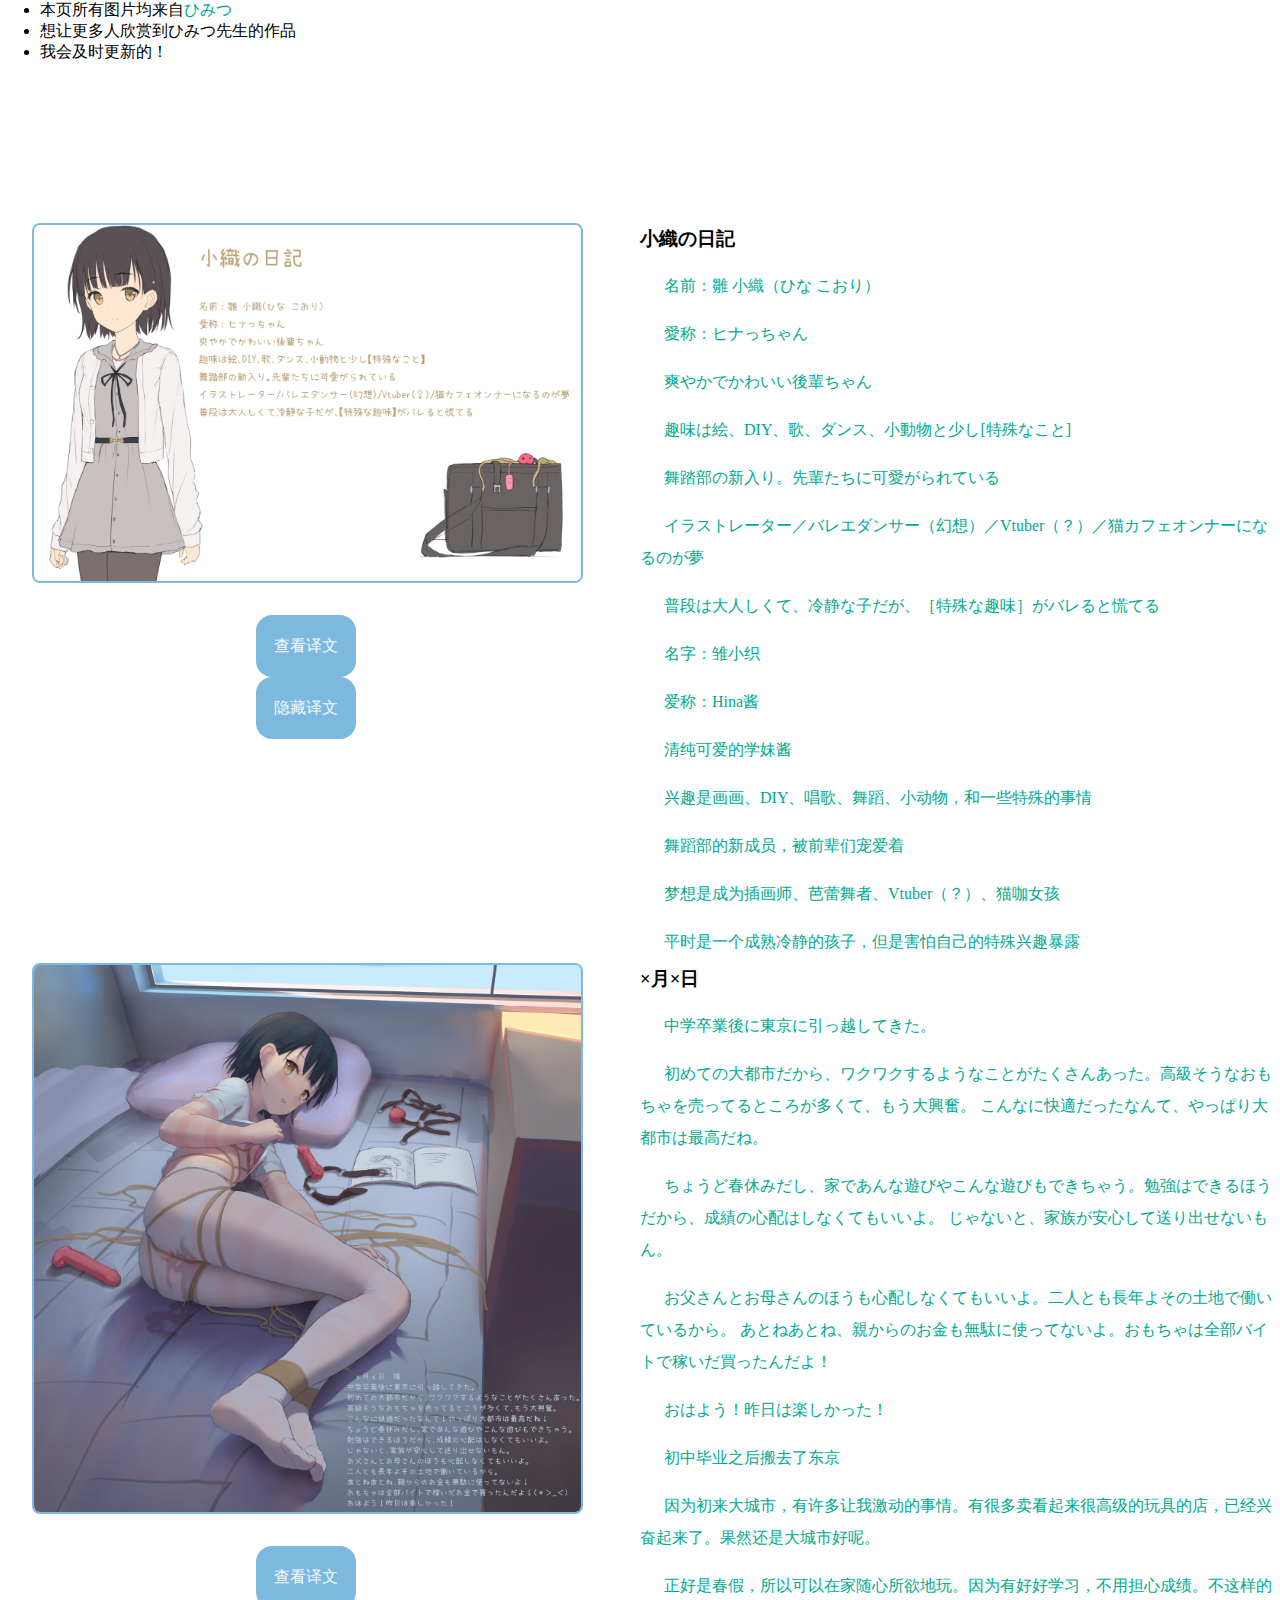
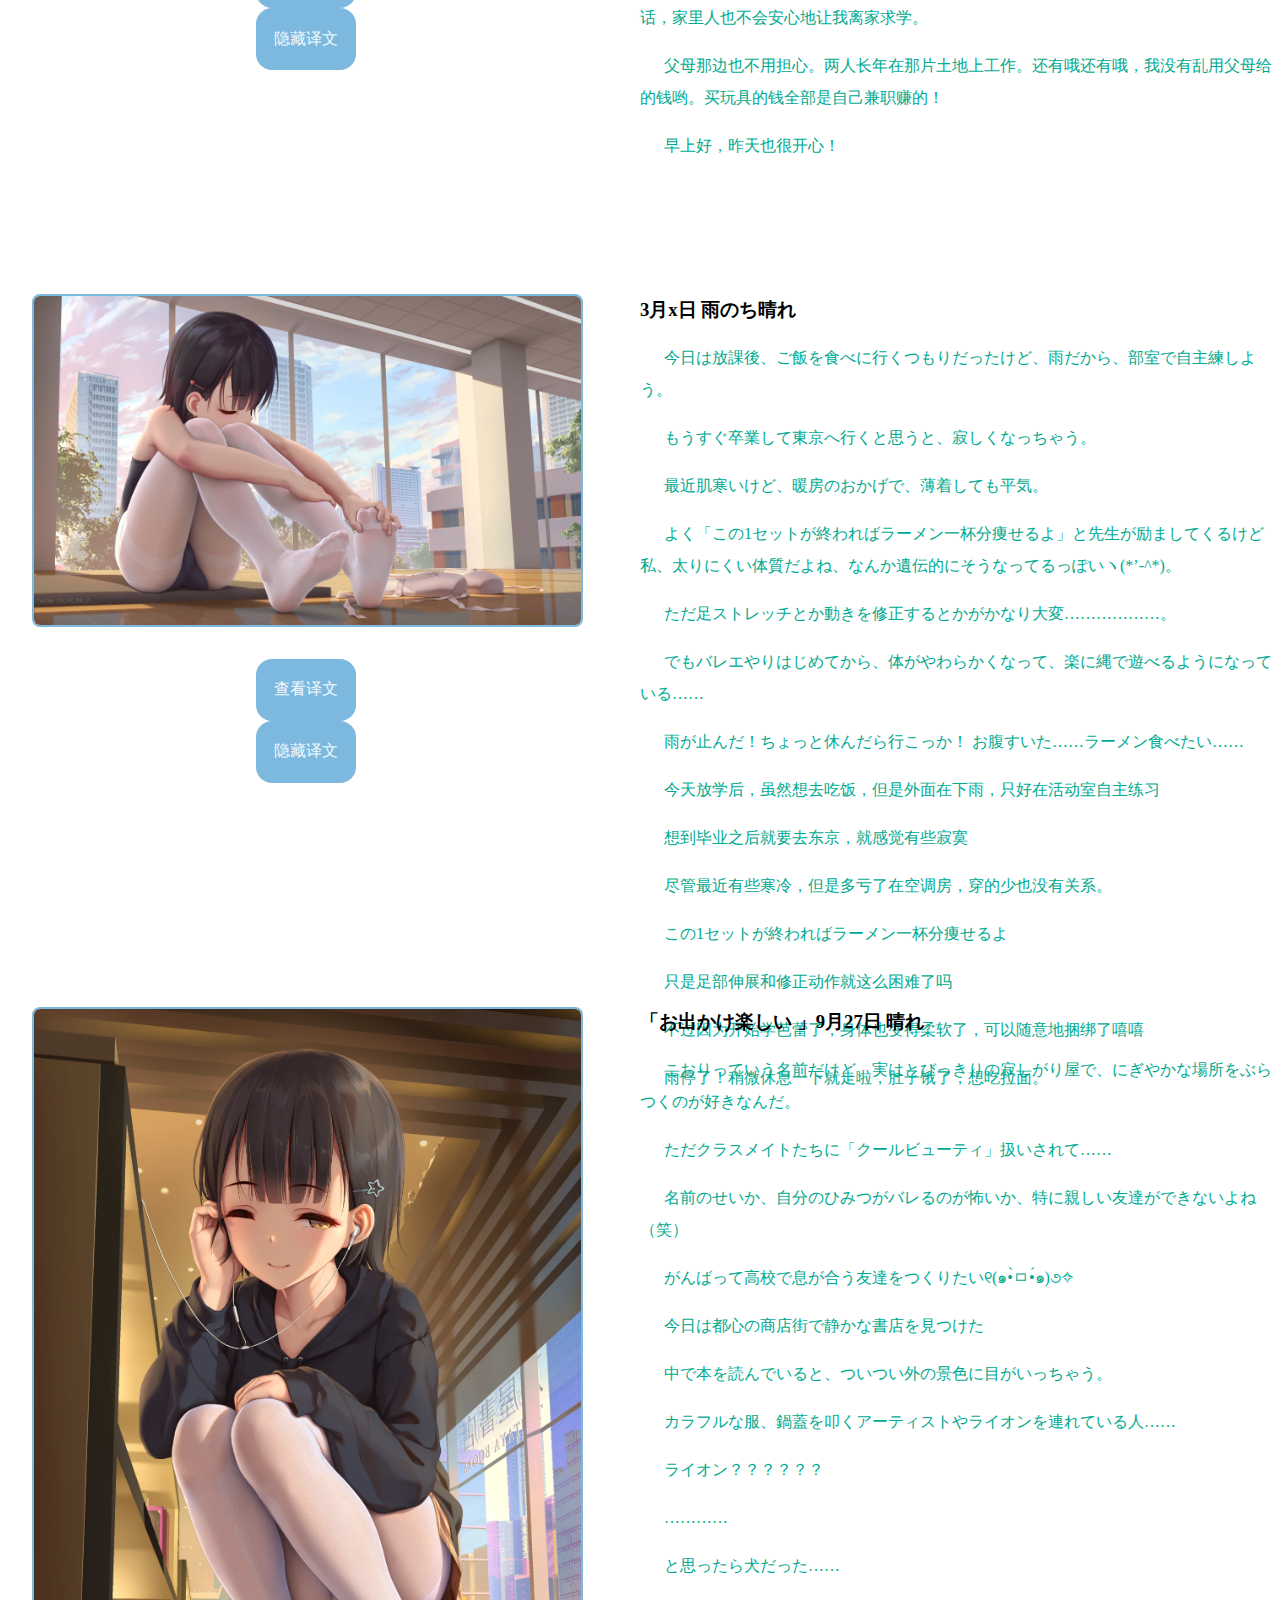
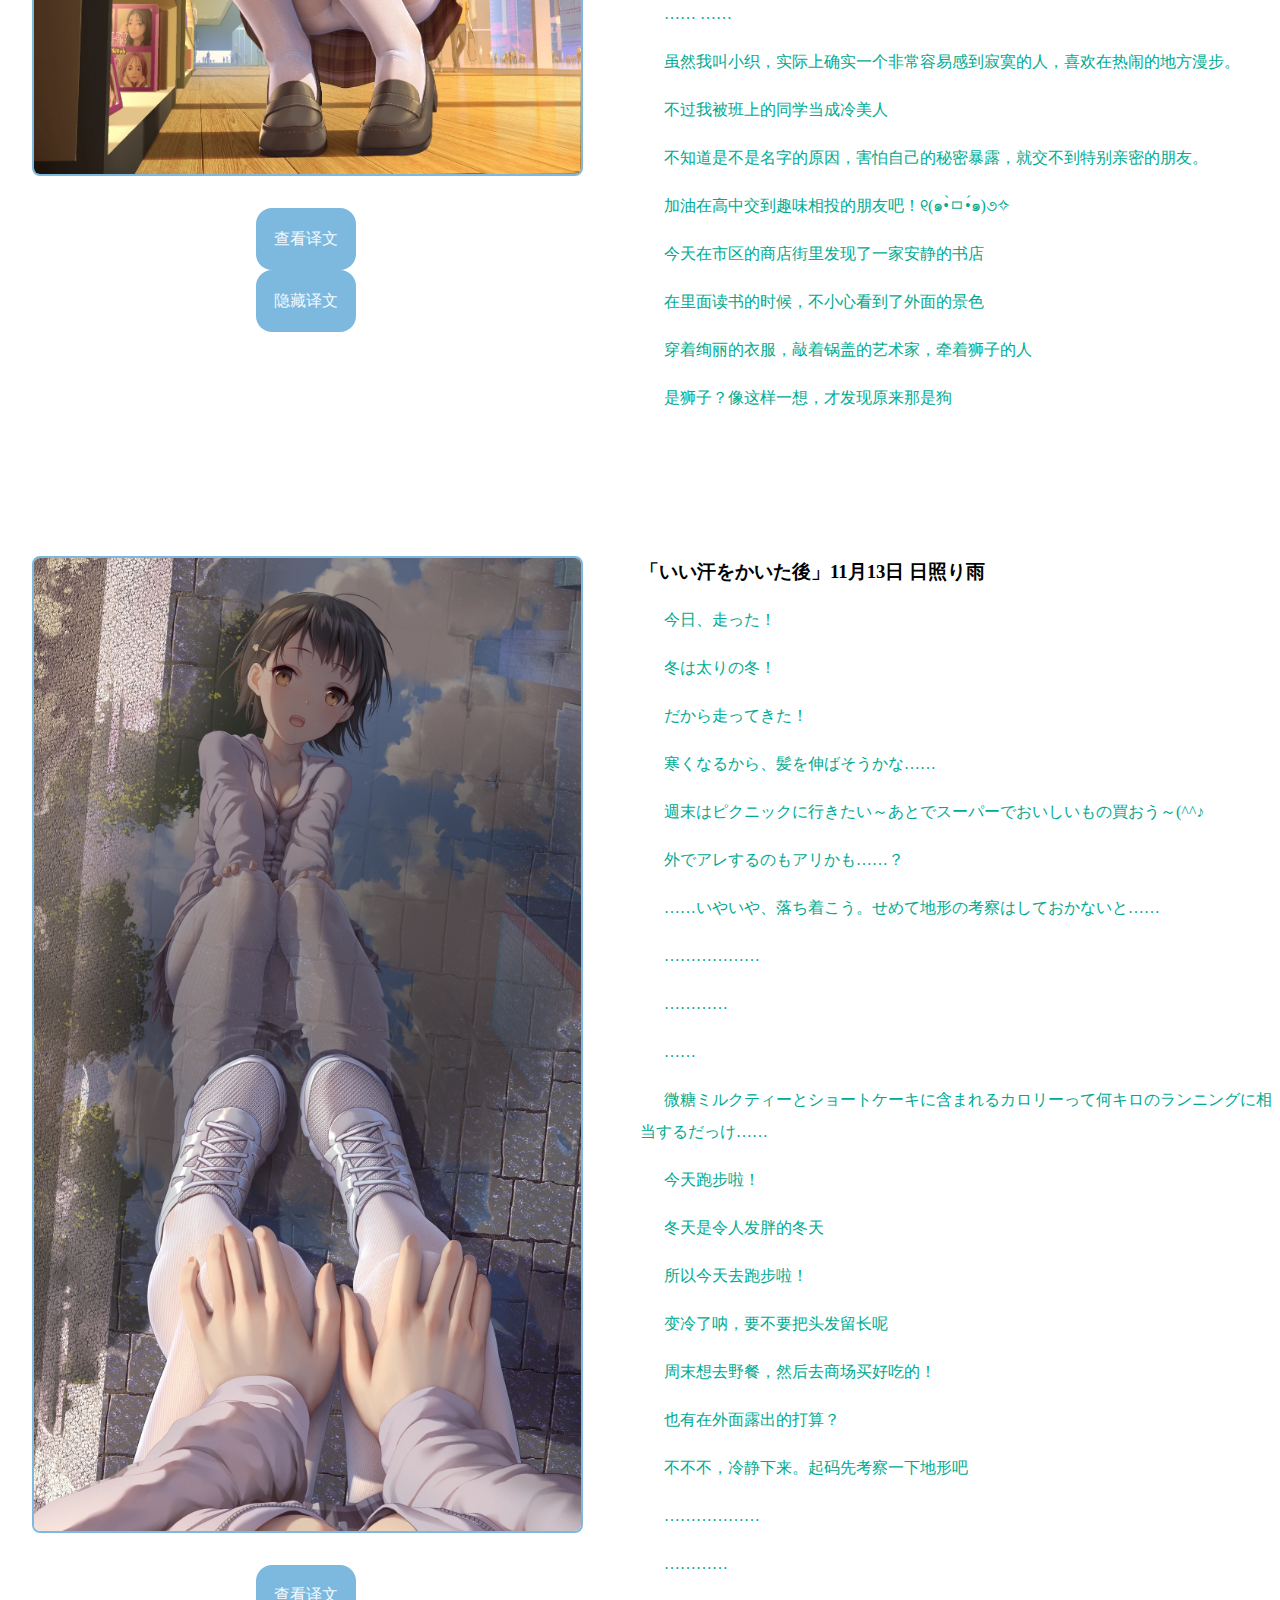
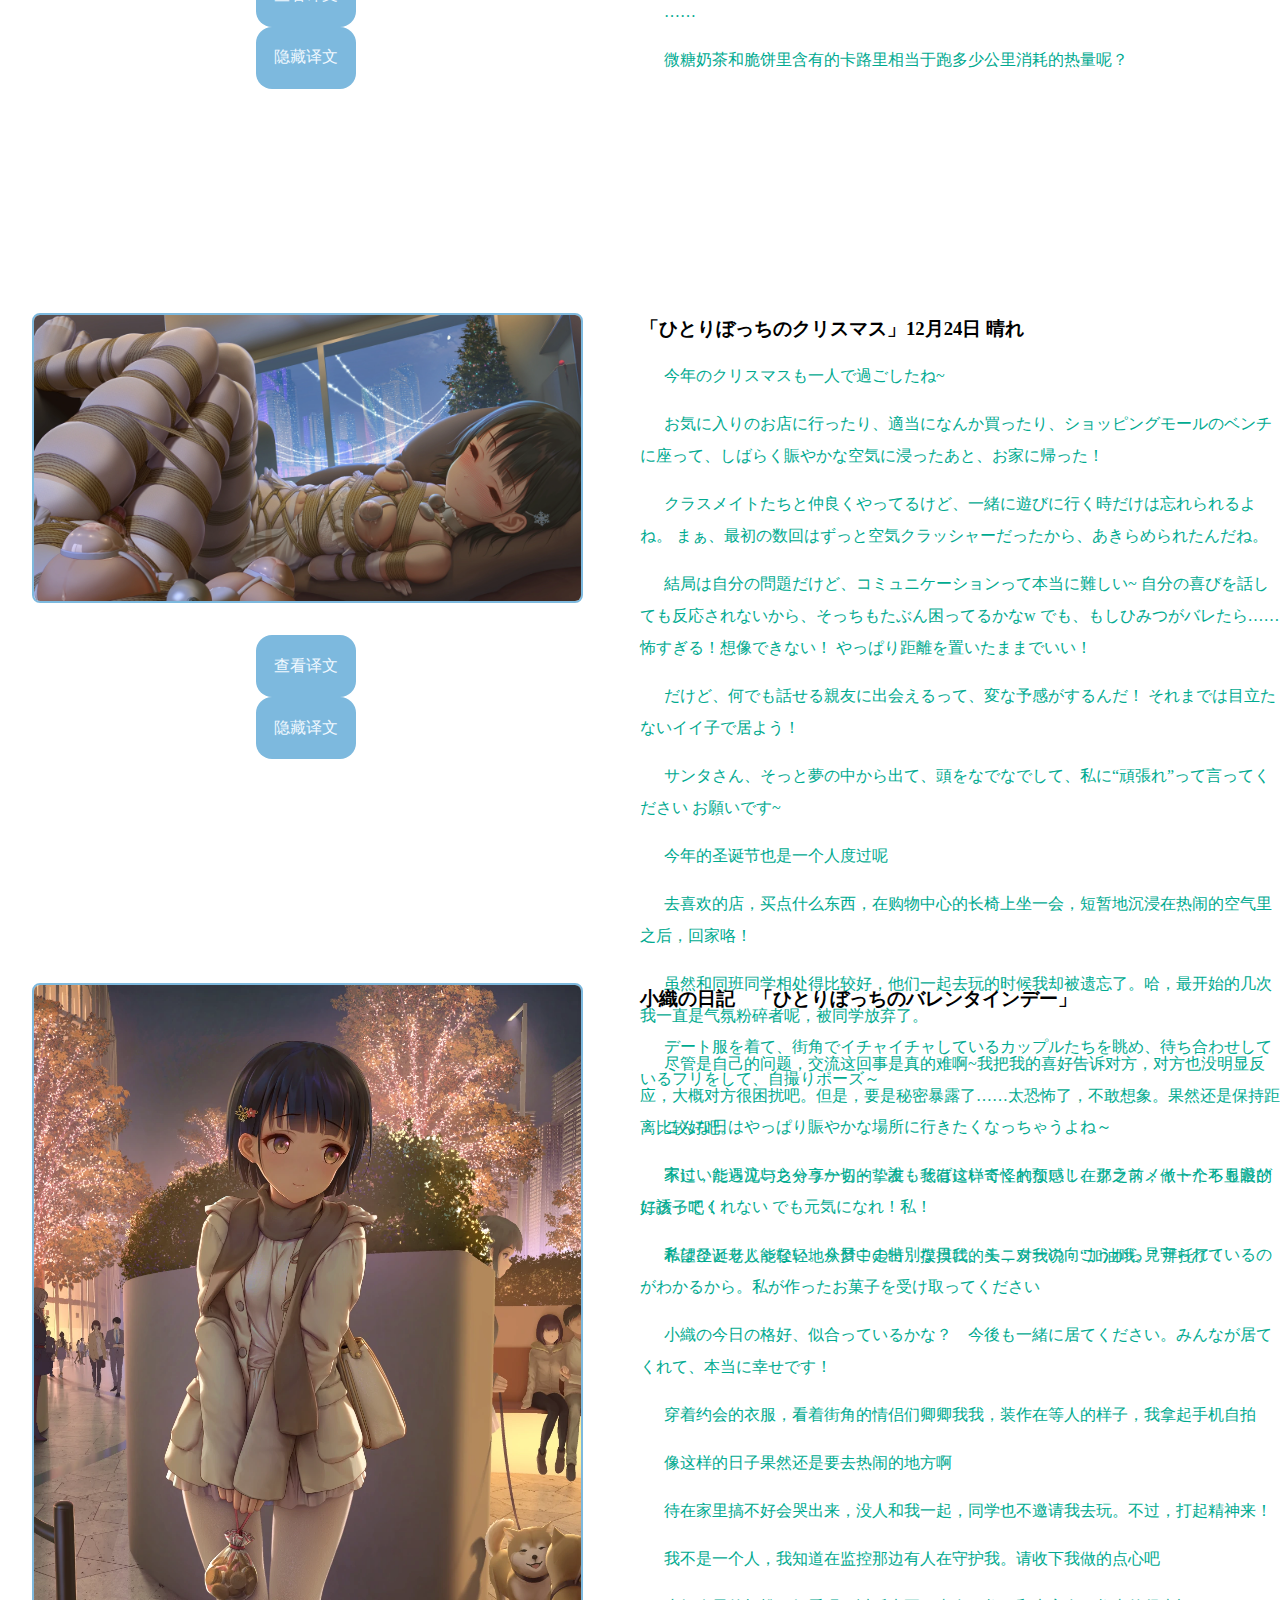
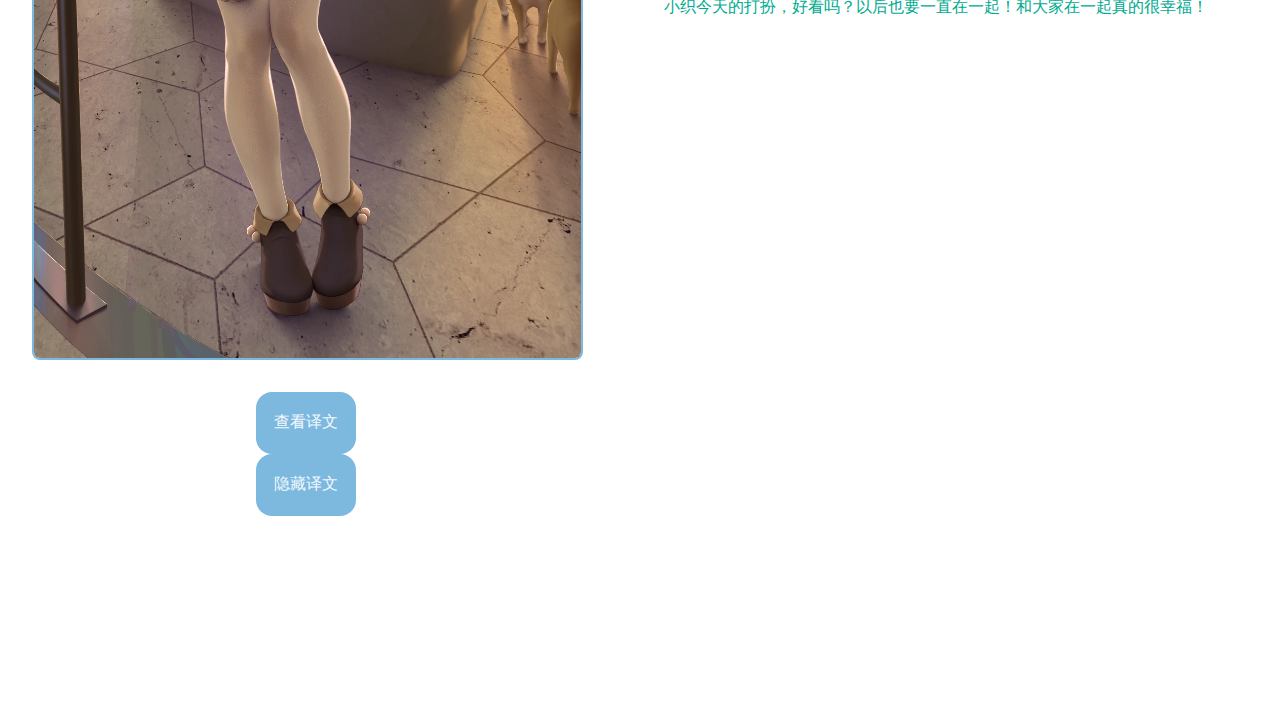
==== commit 86363157: "减小图片，更新内容" ====
--- a/index.html
+++ b/index.html
@@ -17,7 +17,7 @@
         </ul>
         <div class="dailycontainer">
             <article class="dailies">
-                <img src="illustration/1.png">
+                <img src="illustration/1.webp">
                 <div class="buttons">
                     <button @click='flag1=!flag1' v-if='flag1'>查看译文</button>
                     <button @click='flag1=!flag1' v-else>隐藏译文</button>
@@ -48,7 +48,7 @@
             </article>
         </div>
         <div class="dailycontainer">
-            <article class="dailies"><img src="illustration/2.png">
+            <article class="dailies"><img src="illustration/2.webp">
                 <div class="buttons">
                     <button @click='flag2=!flag2' v-if='flag2'>查看译文</button>
                     <button @click='flag2=!flag2' v-else>隐藏译文</button>
@@ -78,7 +78,7 @@
             </article>
         </div>
         <div class="dailycontainer">
-            <article class="dailies"><img src="illustration/3.png">
+            <article class="dailies"><img src="illustration/3.webp">
                 <div class="buttons">
                     <button @click='flag3=!flag3' v-if='flag3'>查看译文</button>
                     <button @click='flag3=!flag3' v-else>隐藏译文</button>
@@ -109,7 +109,7 @@
             </article>
         </div>
         <div class="dailycontainer">
-            <article class="dailies"><img src="illustration/4.png">
+            <article class="dailies"><img src="illustration/4.webp">
                 <div class="buttons">
                     <button @click='flag4=!flag4' v-if='flag4'>查看译文</button>
                     <button @click='flag4=!flag4' v-else>隐藏译文</button>
@@ -145,7 +145,7 @@
             </article>
         </div>
         <div class="dailycontainer">
-            <article class="dailies"><img src="illustration/5.png">
+            <article class="dailies"><img src="illustration/5.webp">
                 <div class="buttons">
                     <button @click='flag5=!flag5' v-if='flag5'>查看译文</button>
                     <button @click='flag5=!flag5' v-else>隐藏译文</button>
@@ -184,7 +184,7 @@
             </article>
         </div>
         <div class="dailycontainer">
-            <article class="dailies"><img src="illustration/6.png">
+            <article class="dailies"><img src="illustration/6.webp">
                 <div class="buttons">
                     <button @click='flag6=!flag6' v-if='flag6'>查看译文</button>
                     <button @click='flag6=!flag6' v-else>隐藏译文</button>
@@ -207,11 +207,39 @@
                         <p>虽然和同班同学相处得比较好，他们一起去玩的时候我却被遗忘了。哈，最开始的几次我一直是气氛粉碎者呢，被同学放弃了。</p>
                         <p>尽管是自己的问题，交流这回事是真的难啊~我把我的喜好告诉对方，对方也没明显反应，大概对方很困扰吧。但是，要是秘密暴露了……太恐怖了，不敢想象。果然还是保持距离比较好吧。</p>
                         <p>不过，能遇见与之分享一切的挚友，我有这样奇怪的预感！在那之前，做一个不显眼的好孩子吧！</p>
-                        <p>圣诞老人，轻轻地从梦中走出，摸摸我的头，对我说：“加油哦。”拜托了！</p>
-                    </section>
-                </div>
-            </article>
-        </div>
+                        <p>希望圣诞老人能轻轻地从梦中走出，摸摸我的头，对我说：“加油哦。” 拜托了！</p>
+                    </section>
+                </div>
+            </article>
+        </div>
+    </div>
+    <div class="dailycontainer">
+        <article class="dailies"><img src="illustration/7.webp">
+            <div class="buttons">
+                <button @click='flag7=!flag7' v-if='flag7'>查看译文</button>
+                <button @click='flag7=!flag7' v-else>隐藏译文</button>
+            </div>
+            <div class="content">
+                <header>
+                    <h3>小織の日記　「ひとりぼっちのバレンタインデー」</h3>
+                </header>
+                <section v-if='flag7'>
+                    <p>デート服を着て、街角でイチャイチャしているカップルたちを眺め、待ち合わせしているフリをして、自撮りポーズ～</p>
+                    <p>こんな日はやっぱり賑やかな場所に行きたくなっちゃうよね～</p>
+                    <p>家にいたら泣いちゃうかも～　誰もそばにいてくれないし、クラスメイトたちも遊びに誘ってくれない でも元気になれ！私！</p>
+                    <p>私はひとりじゃない。今日この特別な日に、モニターの向こうから見守られているのがわかるから。私が作ったお菓子を受け取ってください</p>
+                    <p>小織の今日の格好、似合っているかな？　今後も一緒に居てください。みんなが居てくれて、本当に幸せです！</p>
+                </section>
+                <section v-else>
+                    <p>穿着约会的衣服，看着街角的情侣们卿卿我我，装作在等人的样子，我拿起手机自拍</p>
+                    <p>像这样的日子果然还是要去热闹的地方啊</p>
+                    <p>待在家里搞不好会哭出来，没人和我一起，同学也不邀请我去玩。不过，打起精神来！</p>
+                    <p>我不是一个人，我知道在监控那边有人在守护我。请收下我做的点心吧</p>
+                    <p>小织今天的打扮，好看吗？以后也要一直在一起！和大家在一起真的很幸福！</p>
+                </section>
+            </div>
+        </article>
+    </div>
     </div>
     <script>
         var HinaKoori = new Vue({
@@ -223,6 +251,7 @@
                 flag4: true,
                 flag5: true,
                 flag6: true,
+                flag7: true
             }
         })
     </script>
--- a/Hinachan.css
+++ b/Hinachan.css
@@ -1,4 +1,14 @@
 /* Written by hzx */
+
+html {
+    margin: 0;
+    padding: 0;
+}
+
+body {
+    margin: 0;
+    padding: 0;
+}
 
 @media(min-width:600px) {
     .content {
@@ -17,11 +27,11 @@
 
 @media(max-width:599px) {
     img {
-        width: 90%;
+        width: 96%;
         margin: 0 auto;
     }
     .dailies {
-        width: 90%;
+        width: 96%;
         margin: 0 auto;
     }
 }
